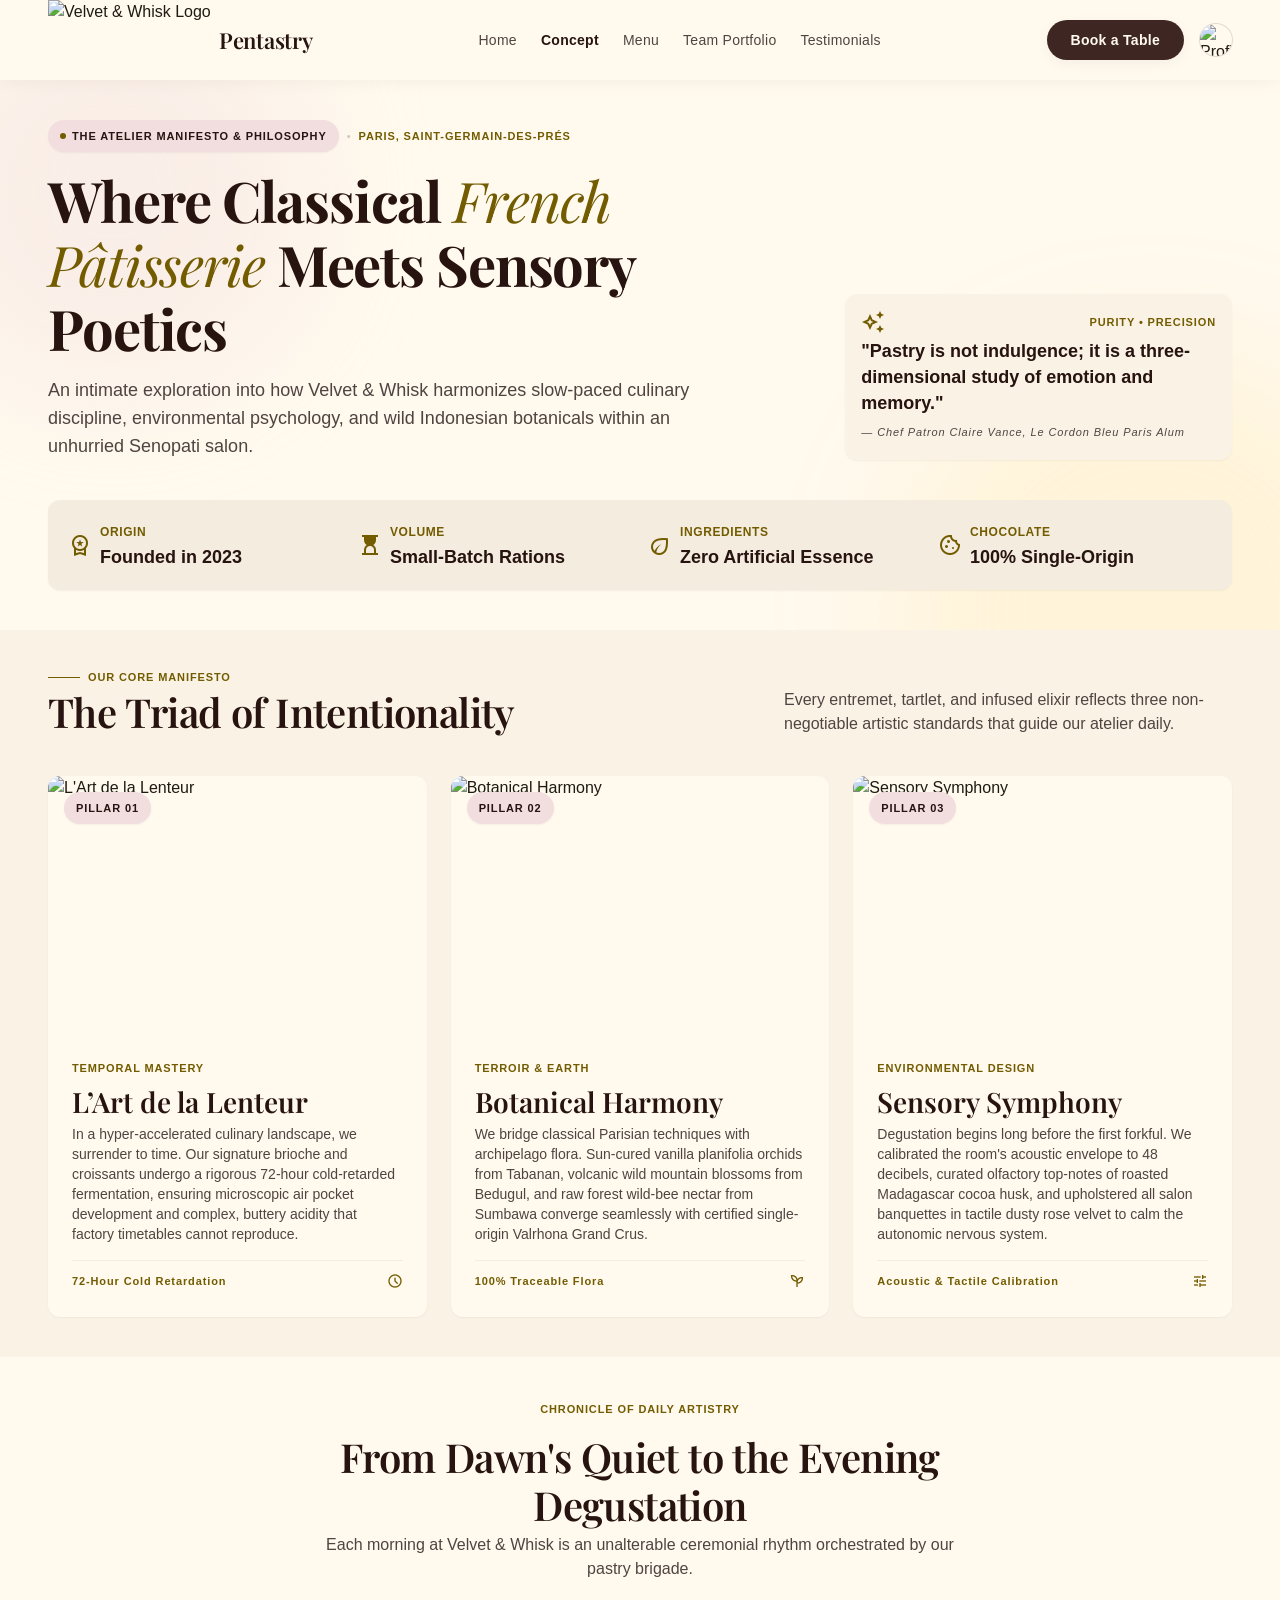
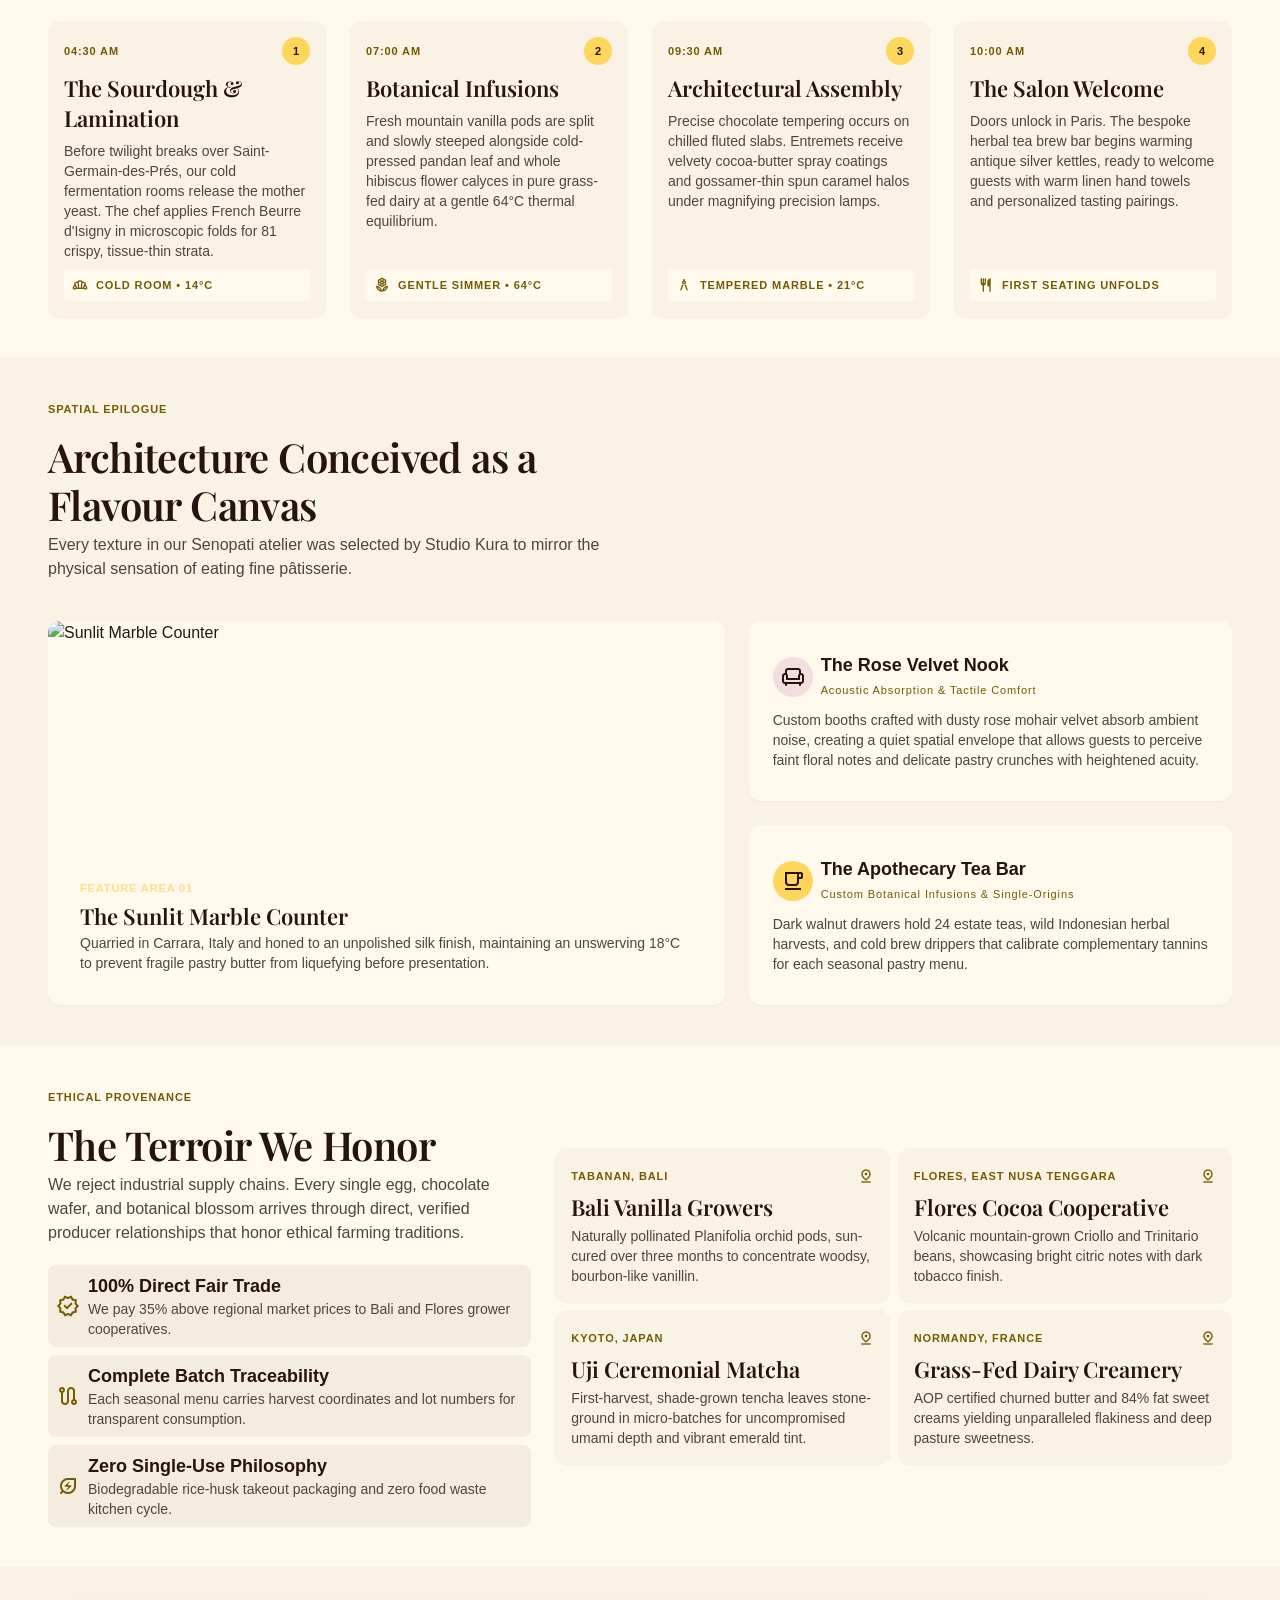
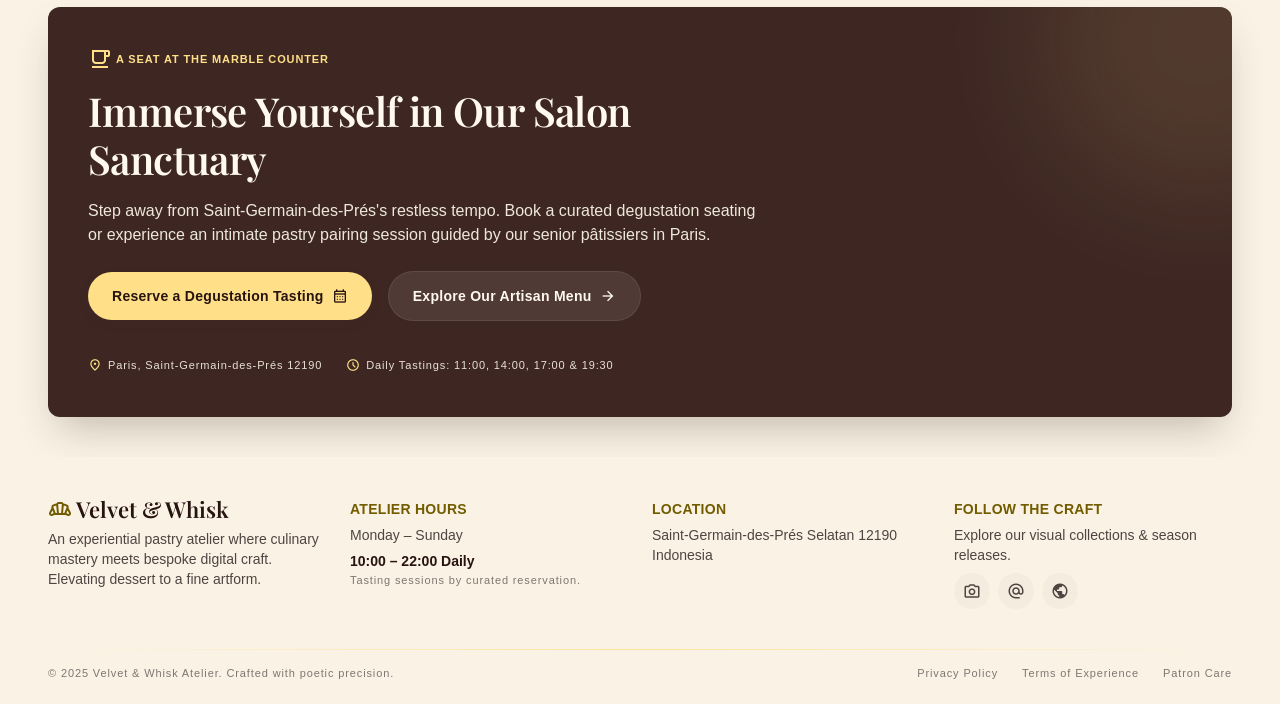
==== concept.html @ fa9f6fc9 "Pending changes exported from your codespace" ====
<!DOCTYPE html>
<html lang="en">
<head>
  <meta charset="utf-8">
  <meta content="width=device-width, initial-scale=1.0" name="viewport">
  <title>Concept &amp; Philosophy — Velvet &amp; Whisk</title>

  <link rel="preconnect" href="https://fonts.googleapis.com">
  <link rel="preconnect" href="https://fonts.gstatic.com" crossorigin>
  <link href="https://fonts.googleapis.com/css2?family=Playfair+Display:ital,wght@0,600;0,700;1,400&family=Plus+Saint-Germain-des-Prés+Sans:wght@400;500;600;700&display=swap" rel="stylesheet">
  <link href="https://fonts.googleapis.com/css2?family=Material+Symbols+Outlined:opsz,wght,FILL,GRAD@24,400,0,0&display=swap" rel="stylesheet">

  <link rel="stylesheet" href="style.css">
</head>
<body>

  <!-- ============ HEADER ============ -->
  <header class="site-header">
    <div class="container header-inner">
      <a href="index.html" class="logo-area">
        <img src="https://lh3.googleusercontent.com/aida/[base64]" alt="Velvet & Whisk Logo" class="logo-img">
        <span class="site-name">Pentastry</span>
      </a>
      <nav class="main-nav">
        <a href="index.html" class="nav-link">Home</a>
        <a href="concept.html" class="nav-link active">Concept</a>
        <a href="menu.html" class="nav-link">Menu</a>
        <a href="team.html" class="nav-link">Team Portfolio</a>
        <a href="testimonials.html" class="nav-link">Testimonials</a>
      </nav>
      <div class="header-actions">
        <a href="#" class="btn btn-dark btn-sm">Book a Table</a>
        <img src="https://lh3.googleusercontent.com/aida-public/[base64]" alt="Profile" class="avatar">
      </div>
    </div>
  </header>

  <main class="concept-page">

    <!-- ============ SECTION 1: EDITORIAL HERO ============ -->
    <section class="concept-hero">
      <div class="concept-hero-glow-1"></div>
      <div class="concept-hero-glow-2"></div>

      <div class="container">

        <!-- Breadcrumb -->
        <div class="breadcrumb-track">
          <span class="breadcrumb-pill">
            <span class="dot"></span>
            The Atelier Manifesto &amp; Philosophy
          </span>
          <span class="breadcrumb-sep">•</span>
          <span class="breadcrumb-loc">Paris, Saint-Germain-des-Prés</span>
        </div>

        <!-- Asymmetric editorial -->
        <div class="hero-editorial">
          <div class="hero-editorial-content">
            <h1 class="hero-editorial-title">
              Where Classical <span class="italic">French Pâtisserie</span> Meets Sensory Poetics
            </h1>
            <p class="hero-editorial-desc">
              An intimate exploration into how Velvet &amp; Whisk harmonizes slow-paced culinary discipline, environmental psychology, and wild Indonesian botanicals within an unhurried Senopati salon.
            </p>
          </div>

          <div>
            <div class="hero-quote-card">
              <div class="hero-quote-head">
                <span class="material-symbols-outlined">auto_awesome</span>
                <span class="caption">Purity • Precision</span>
              </div>
              <p class="hero-quote-text">
                "Pastry is not indulgence; it is a three-dimensional study of emotion and memory."
              </p>
              <p class="hero-quote-attr">— Chef Patron Claire Vance, Le Cordon Bleu Paris Alum</p>
            </div>
          </div>
        </div>

        <!-- Ticker -->
        <div class="highlights-ticker">
          <div class="ticker-item">
            <span class="material-symbols-outlined ticker-icon">workspace_premium</span>
            <div>
              <p class="ticker-label">Origin</p>
              <p class="ticker-value">Founded in 2023</p>
            </div>
          </div>
          <div class="ticker-item">
            <span class="material-symbols-outlined ticker-icon">hourglass_top</span>
            <div>
              <p class="ticker-label">Volume</p>
              <p class="ticker-value">Small-Batch Rations</p>
            </div>
          </div>
          <div class="ticker-item">
            <span class="material-symbols-outlined ticker-icon">eco</span>
            <div>
              <p class="ticker-label">Ingredients</p>
              <p class="ticker-value">Zero Artificial Essence</p>
            </div>
          </div>
          <div class="ticker-item">
            <span class="material-symbols-outlined ticker-icon">cookie</span>
            <div>
              <p class="ticker-label">Chocolate</p>
              <p class="ticker-value">100% Single-Origin</p>
            </div>
          </div>
        </div>

      </div>
    </section>

    <!-- ============ SECTION 2: THREE PILLARS ============ -->
    <section class="pillars-section">
      <div class="container">

        <div class="pillars-header">
          <div class="pillars-header-left">
            <div class="pillars-header-line">
              <span class="line"></span>
              <span class="caption">Our Core Manifesto</span>
            </div>
            <h2 class="section-title">The Triad of Intentionality</h2>
          </div>
          <p class="pillars-header-desc">
            Every entremet, tartlet, and infused elixir reflects three non-negotiable artistic standards that guide our atelier daily.
          </p>
        </div>

        <div class="pillars-grid">

          <!-- Pillar 1 -->
          <article class="pillar-card">
            <div class="pillar-media">
              <img src="https://lh3.googleusercontent.com/aida-public/[base64]" alt="L'Art de la Lenteur">
              <span class="pillar-badge">Pillar 01</span>
            </div>
            <div class="pillar-body">
              <div class="pillar-content">
                <span class="pillar-eyebrow">Temporal Mastery</span>
                <h3 class="pillar-title">L’Art de la Lenteur</h3>
                <p class="pillar-desc">
                  In a hyper-accelerated culinary landscape, we surrender to time. Our signature brioche and croissants undergo a rigorous 72-hour cold-retarded fermentation, ensuring microscopic air pocket development and complex, buttery acidity that factory timetables cannot reproduce.
                </p>
              </div>
              <div class="pillar-footer">
                <span>72-Hour Cold Retardation</span>
                <span class="material-symbols-outlined">schedule</span>
              </div>
            </div>
          </article>

          <!-- Pillar 2 -->
          <article class="pillar-card">
            <div class="pillar-media">
              <img src="https://lh3.googleusercontent.com/aida-public/[base64]" alt="Botanical Harmony">
              <span class="pillar-badge">Pillar 02</span>
            </div>
            <div class="pillar-body">
              <div class="pillar-content">
                <span class="pillar-eyebrow">Terroir &amp; Earth</span>
                <h3 class="pillar-title">Botanical Harmony</h3>
                <p class="pillar-desc">
                  We bridge classical Parisian techniques with archipelago flora. Sun-cured vanilla planifolia orchids from Tabanan, volcanic wild mountain blossoms from Bedugul, and raw forest wild-bee nectar from Sumbawa converge seamlessly with certified single-origin Valrhona Grand Crus.
                </p>
              </div>
              <div class="pillar-footer">
                <span>100% Traceable Flora</span>
                <span class="material-symbols-outlined">psychiatry</span>
              </div>
            </div>
          </article>

          <!-- Pillar 3 -->
          <article class="pillar-card">
            <div class="pillar-media">
              <img src="https://lh3.googleusercontent.com/aida-public/[base64]" alt="Sensory Symphony">
              <span class="pillar-badge">Pillar 03</span>
            </div>
            <div class="pillar-body">
              <div class="pillar-content">
                <span class="pillar-eyebrow">Environmental Design</span>
                <h3 class="pillar-title">Sensory Symphony</h3>
                <p class="pillar-desc">
                  Degustation begins long before the first forkful. We calibrated the room's acoustic envelope to 48 decibels, curated olfactory top-notes of roasted Madagascar cocoa husk, and upholstered all salon banquettes in tactile dusty rose velvet to calm the autonomic nervous system.
                </p>
              </div>
              <div class="pillar-footer">
                <span>Acoustic &amp; Tactile Calibration</span>
                <span class="material-symbols-outlined">tune</span>
              </div>
            </div>
          </article>

        </div>
      </div>
    </section>

    <!-- ============ SECTION 3: CRAFT TIMELINE ============ -->
    <section class="timeline-section">
      <div class="container">

        <div class="timeline-header">
          <span class="eyebrow">Chronicle of Daily Artistry</span>
          <h2 class="section-title">From Dawn's Quiet to the Evening Degustation</h2>
          <p class="methodology-desc">
            Each morning at Velvet &amp; Whisk is an unalterable ceremonial rhythm orchestrated by our pastry brigade.
          </p>
        </div>

        <div class="timeline-grid">

          <div class="timeline-card">
            <div>
              <div class="timeline-card-top">
                <span class="timeline-time">04:30 AM</span>
                <span class="timeline-num">1</span>
              </div>
              <h4 class="timeline-title">The Sourdough &amp; Lamination</h4>
              <p class="timeline-desc">
                Before twilight breaks over Saint-Germain-des-Prés, our cold fermentation rooms release the mother yeast. The chef applies French Beurre d'Isigny in microscopic folds for 81 crispy, tissue-thin strata.
              </p>
            </div>
            <div class="timeline-meta">
              <span class="material-symbols-outlined">bakery_dining</span>
              <span>Cold Room • 14°C</span>
            </div>
          </div>

          <div class="timeline-card">
            <div>
              <div class="timeline-card-top">
                <span class="timeline-time">07:00 AM</span>
                <span class="timeline-num">2</span>
              </div>
              <h4 class="timeline-title">Botanical Infusions</h4>
              <p class="timeline-desc">
                Fresh mountain vanilla pods are split and slowly steeped alongside cold-pressed pandan leaf and whole hibiscus flower calyces in pure grass-fed dairy at a gentle 64°C thermal equilibrium.
              </p>
            </div>
            <div class="timeline-meta">
              <span class="material-symbols-outlined">local_florist</span>
              <span>Gentle Simmer • 64°C</span>
            </div>
          </div>

          <div class="timeline-card">
            <div>
              <div class="timeline-card-top">
                <span class="timeline-time">09:30 AM</span>
                <span class="timeline-num">3</span>
              </div>
              <h4 class="timeline-title">Architectural Assembly</h4>
              <p class="timeline-desc">
                Precise chocolate tempering occurs on chilled fluted slabs. Entremets receive velvety cocoa-butter spray coatings and gossamer-thin spun caramel halos under magnifying precision lamps.
              </p>
            </div>
            <div class="timeline-meta">
              <span class="material-symbols-outlined">architecture</span>
              <span>Tempered Marble • 21°C</span>
            </div>
          </div>

          <div class="timeline-card">
            <div>
              <div class="timeline-card-top">
                <span class="timeline-time">10:00 AM</span>
                <span class="timeline-num">4</span>
              </div>
              <h4 class="timeline-title">The Salon Welcome</h4>
              <p class="timeline-desc">
                Doors unlock in Paris. The bespoke herbal tea brew bar begins warming antique silver kettles, ready to welcome guests with warm linen hand towels and personalized tasting pairings.
              </p>
            </div>
            <div class="timeline-meta">
              <span class="material-symbols-outlined">restaurant</span>
              <span>First Seating Unfolds</span>
            </div>
          </div>

        </div>
      </div>
    </section>

    <!-- ============ SECTION 4: SALON ARCHITECTURE ============ -->
    <section class="salon-section">
      <div class="container">

        <div class="salon-header">
          <span class="eyebrow">Spatial Epilogue</span>
          <h2 class="section-title">Architecture Conceived as a Flavour Canvas</h2>
          <p class="methodology-desc">
            Every texture in our Senopati atelier was selected by Studio Kura to mirror the physical sensation of eating fine pâtisserie.
          </p>
        </div>

        <div class="salon-grid">

          <!-- Main feature -->
          <div class="salon-main">
            <div class="salon-main-media">
              <img src="https://lh3.googleusercontent.com/aida-public/[base64]" alt="Sunlit Marble Counter">
              <div class="salon-main-caption">
                <span class="caption-gold">Feature Area 01</span>
                <h3>The Sunlit Marble Counter</h3>
                <p>
                  Quarried in Carrara, Italy and honed to an unpolished silk finish, maintaining an unswerving 18°C to prevent fragile pastry butter from liquefying before presentation.
                </p>
              </div>
            </div>
          </div>

          <!-- Side stacked features -->
          <div class="salon-side">

            <div class="salon-feature">
              <div class="salon-feature-head">
                <div class="salon-feature-icon">
                  <span class="material-symbols-outlined">chair</span>
                </div>
                <div>
                  <h4 class="salon-feature-title">The Rose Velvet Nook</h4>
                  <p class="salon-feature-sub">Acoustic Absorption &amp; Tactile Comfort</p>
                </div>
              </div>
              <p class="salon-feature-desc">
                Custom booths crafted with dusty rose mohair velvet absorb ambient noise, creating a quiet spatial envelope that allows guests to perceive faint floral notes and delicate pastry crunches with heightened acuity.
              </p>
            </div>

            <div class="salon-feature">
              <div class="salon-feature-head">
                <div class="salon-feature-icon icon-gold">
                  <span class="material-symbols-outlined">local_cafe</span>
                </div>
                <div>
                  <h4 class="salon-feature-title">The Apothecary Tea Bar</h4>
                  <p class="salon-feature-sub">Custom Botanical Infusions &amp; Single-Origins</p>
                </div>
              </div>
              <p class="salon-feature-desc">
                Dark walnut drawers hold 24 estate teas, wild Indonesian herbal harvests, and cold brew drippers that calibrate complementary tannins for each seasonal pastry menu.
              </p>
            </div>

          </div>
        </div>
      </div>
    </section>

    <!-- ============ SECTION 5: TERROIR & SOURCING ============ -->
    <section class="terroir-section">
      <div class="container">
        <div class="terroir-grid">

          <!-- Left: credentials -->
          <div class="terroir-content">
            <div class="terroir-content-intro">
              <span class="eyebrow">Ethical Provenance</span>
              <h2 class="section-title">The Terroir We Honor</h2>
              <p class="terroir-desc">
                We reject industrial supply chains. Every single egg, chocolate wafer, and botanical blossom arrives through direct, verified producer relationships that honor ethical farming traditions.
              </p>
            </div>

            <div class="terroir-credentials">

              <div class="credential-item">
                <span class="material-symbols-outlined">verified</span>
                <div>
                  <p class="credential-title">100% Direct Fair Trade</p>
                  <p class="credential-desc">We pay 35% above regional market prices to Bali and Flores grower cooperatives.</p>
                </div>
              </div>

              <div class="credential-item">
                <span class="material-symbols-outlined">route</span>
                <div>
                  <p class="credential-title">Complete Batch Traceability</p>
                  <p class="credential-desc">Each seasonal menu carries harvest coordinates and lot numbers for transparent consumption.</p>
                </div>
              </div>

              <div class="credential-item">
                <span class="material-symbols-outlined">energy_savings_leaf</span>
                <div>
                  <p class="credential-title">Zero Single-Use Philosophy</p>
                  <p class="credential-desc">Biodegradable rice-husk takeout packaging and zero food waste kitchen cycle.</p>
                </div>
              </div>

            </div>
          </div>

          <!-- Right: grower cards -->
          <div class="grower-grid">

            <div class="grower-card">
              <div class="grower-head">
                <span>Tabanan, Bali</span>
                <span class="material-symbols-outlined">pin_drop</span>
              </div>
              <h4 class="grower-name">Bali Vanilla Growers</h4>
              <p class="grower-desc">
                Naturally pollinated Planifolia orchid pods, sun-cured over three months to concentrate woodsy, bourbon-like vanillin.
              </p>
            </div>

            <div class="grower-card">
              <div class="grower-head">
                <span>Flores, East Nusa Tenggara</span>
                <span class="material-symbols-outlined">pin_drop</span>
              </div>
              <h4 class="grower-name">Flores Cocoa Cooperative</h4>
              <p class="grower-desc">
                Volcanic mountain-grown Criollo and Trinitario beans, showcasing bright citric notes with dark tobacco finish.
              </p>
            </div>

            <div class="grower-card">
              <div class="grower-head">
                <span>Kyoto, Japan</span>
                <span class="material-symbols-outlined">pin_drop</span>
              </div>
              <h4 class="grower-name">Uji Ceremonial Matcha</h4>
              <p class="grower-desc">
                First-harvest, shade-grown tencha leaves stone-ground in micro-batches for uncompromised umami depth and vibrant emerald tint.
              </p>
            </div>

            <div class="grower-card">
              <div class="grower-head">
                <span>Normandy, France</span>
                <span class="material-symbols-outlined">pin_drop</span>
              </div>
              <h4 class="grower-name">Grass-Fed Dairy Creamery</h4>
              <p class="grower-desc">
                AOP certified churned butter and 84% fat sweet creams yielding unparalleled flakiness and deep pasture sweetness.
              </p>
            </div>

          </div>
        </div>
      </div>
    </section>

    <!-- ============ SECTION 6: INVITATION BANNER ============ -->
    <section class="invitation-section">
      <div class="container">
        <div class="invitation-banner">
          <div class="invitation-glow"></div>

          <div class="invitation-content">
            <div class="invitation-head">
              <span class="material-symbols-outlined">local_cafe</span>
              <span class="caption">A Seat at the Marble Counter</span>
            </div>

            <h2 class="invitation-title">
              Immerse Yourself in Our Salon Sanctuary
            </h2>

            <p class="invitation-desc">
              Step away from Saint-Germain-des-Prés's restless tempo. Book a curated degustation seating or experience an intimate pastry pairing session guided by our senior pâtissiers in Paris.
            </p>

            <div class="invitation-actions">
              <a href="#" class="invitation-btn invitation-btn-gold">
                <span>Reserve a Degustation Tasting</span>
                <span class="material-symbols-outlined">calendar_month</span>
              </a>
              <a href="menu.html" class="invitation-btn invitation-btn-outline">
                <span>Explore Our Artisan Menu</span>
                <span class="material-symbols-outlined">arrow_forward</span>
              </a>
            </div>

            <div class="invitation-meta">
              <span class="invitation-meta-item">
                <span class="material-symbols-outlined">location_on</span>
                Paris, Saint-Germain-des-Prés 12190
              </span>
              <span class="invitation-meta-item">
                <span class="material-symbols-outlined">schedule</span>
                Daily Tastings: 11:00, 14:00, 17:00 &amp; 19:30
              </span>
            </div>
          </div>
        </div>
      </div>
    </section>

  </main>

  <!-- ============ FOOTER ============ -->
  <footer class="site-footer">
    <div class="container">
      <div class="footer-grid">
        <div class="footer-col">
          <div class="footer-brand">
            <span class="material-symbols-outlined">bakery_dining</span>
            <span class="footer-brand-name">Velvet &amp; Whisk</span>
          </div>
          <p class="footer-desc">An experiential pastry atelier where culinary mastery meets bespoke digital craft. Elevating dessert to a fine artform.</p>
        </div>
        <div class="footer-col">
          <h4 class="footer-heading">Atelier Hours</h4>
          <p class="footer-text">Monday – Sunday</p>
          <p class="footer-strong">10:00 – 22:00 Daily</p>
          <p class="footer-caption">Tasting sessions by curated reservation.</p>
        </div>
        <div class="footer-col">
          <h4 class="footer-heading">Location</h4>
          <p class="footer-text">Saint-Germain-des-Prés Selatan 12190<br>Indonesia</p>
        </div>
        <div class="footer-col">
          <h4 class="footer-heading">Follow the Craft</h4>
          <p class="footer-text">Explore our visual collections &amp; season releases.</p>
          <div class="footer-social">
            <a href="#" aria-label="Instagram"><span class="material-symbols-outlined">photo_camera</span></a>
            <a href="#" aria-label="Email"><span class="material-symbols-outlined">alternate_email</span></a>
            <a href="#" aria-label="Website"><span class="material-symbols-outlined">public</span></a>
          </div>
        </div>
      </div>
      <div class="footer-divider"></div>
      <div class="footer-bottom">
        <p class="footer-caption">© 2025 Velvet &amp; Whisk Atelier. Crafted with poetic precision.</p>
        <div class="footer-links">
          <a href="#" class="footer-caption">Privacy Policy</a>
          <a href="#" class="footer-caption">Terms of Experience</a>
          <a href="#" class="footer-caption">Patron Care</a>
        </div>
      </div>
    </div>
  </footer>

</body>
</html>
---- style.css ----
/* =============================================================
   Pentastry — GLOBAL STYLESHEET
   Digunakan bersama untuk: index.html, menu.html, team.html,
   testimonials.html
   ============================================================= */

/* ---------- 1. CSS VARIABLES (DESIGN TOKENS) ---------- */
:root {
  /* Colors */
  --color-primary: #271310;
  --color-primary-container: #3e2723;
  --color-primary-fixed: #ffdad4;
  --color-secondary: #735c00;
  --color-secondary-fixed: #ffe088;
  --color-secondary-fixed-dim: #e9c349;
  --color-secondary-container: #fed65b;
  --color-tertiary: #201617;
  --color-tertiary-fixed: #f2dedf;
  --color-tertiary-container: #362a2b;

  --color-surface: #fff9ee;
  --color-surface-bright: #fff9ee;
  --color-surface-container-lowest: #ffffff;
  --color-surface-container-low: #faf3e5;
  --color-surface-container: #f4eddf;
  --color-surface-container-high: #eee8da;
  --color-surface-container-highest: #e8e2d4;

  --color-on-surface: #1e1b13;
  --color-on-surface-variant: #504442;
  --color-on-primary: #ffffff;
  --color-on-secondary: #ffffff;
  --color-on-secondary-fixed: #241a00;
  --color-on-secondary-container: #745c00;

  --color-outline: #827472;
  --color-outline-variant: #d3c3c0;

  /* Typography */
  --font-heading: 'Playfair Display', Georgia, serif;
  --font-body: 'Plus Saint-Germain-des-Prés Sans', -apple-system, BlinkMacSystemFont, sans-serif;

  /* Spacing */
  --space-xs: 0.25rem;
  --space-sm: 0.5rem;
  --space-md: 1rem;
  --space-lg: 1.5rem;
  --space-xl: 2.5rem;
  --gutter: 1.5rem;
  --margin: 3rem;
  --margin-mobile: 1.25rem;

  /* Radius */
  --radius: 0.25rem;
  --radius-lg: 0.5rem;
  --radius-xl: 0.75rem;
  --radius-2xl: 1rem;
  --radius-3xl: 1.5rem;
  --radius-full: 9999px;

  /* Shadows */
  --shadow-sm: 0 1px 2px rgba(39, 19, 16, 0.05);
  --shadow-md: 0 4px 16px -2px rgba(62, 39, 35, 0.06);
  --shadow-lg: 0 12px 32px -4px rgba(62, 39, 35, 0.12);
  --shadow-xl: 0 20px 50px -10px rgba(39, 19, 16, 0.35);
}

/* ---------- 2. RESET & BASE ---------- */
*,
*::before,
*::after {
  box-sizing: border-box;
  margin: 0;
  padding: 0;
}

html {
  scroll-behavior: smooth;
  -webkit-text-size-adjust: 100%;
}

body {
  font-family: var(--font-body);
  font-size: 16px;
  line-height: 24px;
  color: var(--color-on-surface);
  background-color: var(--color-surface);
  -webkit-font-smoothing: antialiased;
  -moz-osx-font-smoothing: grayscale;
  overscroll-behavior: none;
}

::-webkit-scrollbar { display: none; }
html { scrollbar-width: none; }

img {
  display: block;
  max-width: 100%;
  height: auto;
}

a {
  color: inherit;
  text-decoration: none;
}

button {
  font-family: inherit;
  cursor: pointer;
  border: none;
  background: none;
  color: inherit;
}

input, select, textarea {
  font-family: inherit;
  font-size: inherit;
  color: inherit;
}

/* Material Symbols default */
.material-symbols-outlined {
  font-family: 'Material Symbols Outlined';
  font-weight: normal;
  font-style: normal;
  font-size: 24px;
  line-height: 1;
  letter-spacing: normal;
  text-transform: none;
  display: inline-block;
  white-space: nowrap;
  word-wrap: normal;
  direction: ltr;
  font-variation-settings: 'FILL' 0, 'wght' 400, 'GRAD' 0, 'opsz' 24;
  user-select: none;
}

/* ---------- 3. UTILITY CLASSES ---------- */
.container {
  width: 100%;
  max-width: 1280px;
  margin: 0 auto;
  padding-left: var(--margin);
  padding-right: var(--margin);
}

.caption {
  font-size: 11px;
  line-height: 14px;
  letter-spacing: 0.08em;
  font-weight: 500;
  color: var(--color-on-surface-variant);
}

.caption-gold {
  font-size: 11px;
  line-height: 14px;
  letter-spacing: 0.08em;
  font-weight: 600;
  text-transform: uppercase;
  color: var(--color-secondary-fixed);
}

.uppercase { text-transform: uppercase; }

.dot {
  display: inline-block;
  width: 8px;
  height: 8px;
  border-radius: 50%;
}
.dot-secondary { background-color: var(--color-secondary); }

/* ---------- 4. BUTTONS ---------- */
.btn {
  display: inline-flex;
  align-items: center;
  justify-content: center;
  gap: 8px;
  font-family: var(--font-body);
  font-size: 14px;
  font-weight: 600;
  letter-spacing: 0.02em;
  padding: 16px 32px;
  border-radius: var(--radius-full);
  transition: all 0.3s ease;
  cursor: pointer;
  border: none;
  text-decoration: none;
  white-space: nowrap;
}

.btn-sm {
  padding: 8px 24px;
  font-size: 14px;
}

.btn-dark {
  background-color: var(--color-primary-container);
  color: var(--color-surface);
  box-shadow: var(--shadow-md);
}
.btn-dark:hover {
  background-color: var(--color-primary);
  color: var(--color-secondary-fixed);
}

.btn-primary {
  background-color: var(--color-primary-container);
  color: var(--color-surface-bright);
}
.btn-primary:hover {
  box-shadow: 0 20px 40px -10px rgba(62, 39, 35, 0.3);
}
.btn-primary:hover .icon-arrow {
  transform: translateX(4px);
}

.btn-soft {
  background-color: var(--color-tertiary-fixed);
  color: var(--color-primary);
  box-shadow: var(--shadow-sm);
}
.btn-soft:hover {
  background-color: var(--color-secondary-fixed);
}

.btn-gold {
  background-color: var(--color-secondary-fixed);
  color: var(--color-primary);
  font-weight: 700;
}
.btn-gold:hover {
  background-color: var(--color-secondary-fixed-dim);
  box-shadow: 0 8px 20px rgba(0, 0, 0, 0.15);
}

.btn-block {
  width: 100%;
  padding: 14px 24px;
  border-radius: var(--radius-xl);
}

.icon-arrow {
  font-size: 18px;
  transition: transform 0.3s ease;
  color: var(--color-secondary-fixed-dim);
}

.icon-spin {
  animation: spin 1s linear infinite;
}
@keyframes spin {
  from { transform: rotate(0deg); }
  to { transform: rotate(360deg); }
}

.btn.is-success {
  background-color: var(--color-secondary);
  color: var(--color-on-secondary);
}

/* ---------- 5. HEADER ---------- */
.site-header {
  position: fixed;
  top: 0;
  left: 0;
  right: 0;
  z-index: 50;
  background-color: rgba(255, 249, 238, 0.9);
  backdrop-filter: blur(12px);
  -webkit-backdrop-filter: blur(12px);
  box-shadow: 0 4px 16px -2px rgba(62, 39, 35, 0.05);
}

.header-inner {
  display: flex;
  align-items: center;
  justify-content: space-between;
  gap: var(--gutter);
  height: 80px;
}

.logo-area {
  display: flex;
  align-items: center;
  gap: var(--space-sm);
  flex-shrink: 0;
}

.logo-img {
  height: 80px;
  width: auto;
  object-fit: contain;
}

.site-name {
  font-family: var(--font-heading);
  font-size: 22px;
  line-height: 30px;
  font-weight: 600;
  color: var(--color-primary);
  letter-spacing: -0.01em;
}

.main-nav {
  display: none;
  align-items: center;
  gap: var(--space-lg);
}

.nav-link {
  font-size: 14px;
  font-weight: 500;
  letter-spacing: 0.02em;
  color: var(--color-on-surface-variant);
  transition: color 0.2s ease;
}
.nav-link:hover { color: var(--color-primary); }
.nav-link.active {
  color: var(--color-primary);
  font-weight: 700;
}

.header-actions {
  display: flex;
  align-items: center;
  gap: var(--space-md);
  flex-shrink: 0;
}

.avatar {
  width: 32px;
  height: 32px;
  border-radius: 50%;
  object-fit: cover;
  box-shadow: 0 0 0 1px rgba(211, 195, 192, 0.6);
}

@media (min-width: 1024px) {
  .main-nav { display: flex; }
}

/* ---------- 6. HERO ---------- */
.hero {
  position: relative;
  width: 100%;
  overflow: hidden;
  background-color: var(--color-surface-container-low);
  padding-top: 40px;
  padding-bottom: 96px;
  margin-top: 80px; /* offset header */
}

.hero-glow {
  position: absolute;
  border-radius: 50%;
  filter: blur(60px);
  pointer-events: none;
}
.hero-glow-1 {
  top: -128px;
  left: -128px;
  width: 384px;
  height: 384px;
  background-color: rgba(255, 224, 136, 0.3);
}
.hero-glow-2 {
  top: 50%;
  right: -96px;
  width: 320px;
  height: 320px;
  background-color: rgba(242, 222, 223, 0.4);
}

.hero-grid {
  position: relative;
  z-index: 10;
  display: grid;
  grid-template-columns: 1fr;
  gap: var(--gutter);
  align-items: center;
}

.hero-content {
  display: flex;
  flex-direction: column;
  align-items: flex-start;
}

.hero-badge {
  display: inline-flex;
  align-items: center;
  gap: var(--space-xs);
  padding: 6px 16px;
  border-radius: var(--radius-full);
  background-color: var(--color-surface-container);
  box-shadow: var(--shadow-sm);
  margin-bottom: var(--space-md);
}

.hero-title {
  font-family: var(--font-heading);
  font-size: 36px;
  line-height: 44px;
  letter-spacing: -0.01em;
  font-weight: 700;
  color: var(--color-primary);
  margin-bottom: var(--space-md);
}

.hero-title-accent {
  font-style: italic;
  font-weight: 400;
  color: var(--color-secondary);
  display: block;
}

.hero-text {
  font-size: 18px;
  line-height: 28px;
  color: var(--color-on-surface-variant);
  margin-bottom: var(--space-xl);
  max-width: 36rem;
}

.hero-actions {
  display: flex;
  flex-wrap: wrap;
  gap: var(--space-md);
  width: 100%;
}

.hero-trust {
  margin-top: var(--space-xl);
  padding-top: var(--space-lg);
  display: flex;
  align-items: center;
  gap: var(--space-lg);
}

.hero-avatars {
  display: flex;
}
.hero-avatars > * {
  margin-right: -12px;
}
.avatar-sm {
  width: 40px;
  height: 40px;
  border-radius: 50%;
  object-fit: cover;
  box-shadow: var(--shadow-sm);
  border: 2px solid var(--color-surface-container-low);
}
.avatar-initial {
  width: 40px;
  height: 40px;
  border-radius: 50%;
  display: flex;
  align-items: center;
  justify-content: center;
  font-size: 12px;
  font-weight: 700;
  box-shadow: var(--shadow-sm);
  border: 2px solid var(--color-surface-container-low);
}
.avatar-initial-1 {
  background-color: var(--color-secondary-fixed);
  color: var(--color-primary);
}
.avatar-initial-2 {
  background-color: var(--color-tertiary-fixed);
  color: var(--color-tertiary);
}

.hero-trust-text .stars {
  display: flex;
  align-items: center;
  gap: 2px;
  color: var(--color-secondary);
}

.star-filled {
  font-size: 14px;
  font-variation-settings: 'FILL' 1;
}

.rating-num {
  font-size: 12px;
  font-weight: 700;
  color: var(--color-primary);
  margin-left: 4px;
}

.hero-trust-text .caption {
  margin-top: 2px;
}

/* Hero collage */
.hero-visual {
  position: relative;
  margin-top: 48px;
}

.hero-collage {
  position: relative;
  width: 100%;
  height: 540px;
}

.hero-card {
  position: absolute;
  border-radius: var(--radius-2xl);
  overflow: hidden;
  background-color: var(--color-surface-container-lowest);
  box-shadow: var(--shadow-lg);
}

.hero-card img {
  width: 100%;
  height: 100%;
  object-fit: cover;
  transition: transform 0.6s ease;
}
.hero-card:hover img { transform: scale(1.03); }

.hero-card-1 {
  left: 24px;
  top: 16px;
  width: 280px;
  height: 380px;
  z-index: 20;
}

.hero-card-2 {
  right: 8px;
  top: 64px;
  width: 240px;
  height: 320px;
  z-index: 10;
}

.hero-card-3 {
  bottom: 8px;
  left: 112px;
  width: 200px;
  height: 200px;
  z-index: 30;
  box-shadow: var(--shadow-xl);
}

.card-overlay {
  position: absolute;
  inset: 0;
  background: linear-gradient(to top, rgba(39, 19, 16, 0.8) 0%, transparent 60%);
  display: flex;
  flex-direction: column;
  justify-content: flex-end;
  padding: 20px;
}

.card-overlay-short { padding: 16px; }

.card-title {
  font-family: var(--font-heading);
  font-size: 18px;
  line-height: 26px;
  font-weight: 600;
  color: var(--color-surface-bright);
}

.hero-card-1 .card-title {
  font-size: 22px;
  line-height: 30px;
}

.floating-badge {
  position: absolute;
  background-color: rgba(255, 255, 255, 0.95);
  backdrop-filter: blur(8px);
  border-radius: var(--radius-full);
  box-shadow: var(--shadow-lg);
  display: flex;
  align-items: center;
  gap: var(--space-xs);
  z-index: 40;
}

.floating-badge-top {
  top: -16px;
  right: 32px;
  padding: 8px 16px;
  font-size: 12px;
  font-weight: 600;
  color: var(--color-primary);
}
.floating-badge-top .material-symbols-outlined {
  font-size: 16px;
  color: var(--color-secondary);
}

.floating-badge-bottom {
  bottom: -16px;
  right: 48px;
  background-color: var(--color-primary);
  padding: 14px 20px;
  border-radius: var(--radius-2xl);
  box-shadow: var(--shadow-xl);
}

.badge-icon {
  width: 32px;
  height: 32px;
  border-radius: 50%;
  background-color: var(--color-secondary-fixed);
  color: var(--color-primary);
  display: flex;
  align-items: center;
  justify-content: center;
}
.badge-icon .material-symbols-outlined { font-size: 16px; }

.badge-title {
  font-size: 14px;
  font-weight: 700;
  color: var(--color-surface-bright);
  line-height: 1.2;
}
.badge-sub {
  font-size: 11px;
  color: var(--color-secondary-fixed-dim);
  letter-spacing: 0.05em;
}

@media (min-width: 640px) {
  .hero-card-1 { width: 320px; }
  .hero-card-2 { width: 270px; }
  .hero-card-3 { width: 240px; }
}

@media (min-width: 1024px) {
  .hero-title { font-size: 56px; line-height: 64px; letter-spacing: -0.02em; }
  .hero-title-accent { display: inline; }
  .hero-grid { grid-template-columns: 1fr 1fr; }
  .hero-visual { margin-top: 0; }
  .hero-content { padding-right: var(--space-md); }
}

/* ---------- 7. STATS ---------- */
.stats {
  background-color: var(--color-surface-container);
  padding: 40px 0;
}

.stats-grid {
  display: grid;
  grid-template-columns: 1fr;
  gap: var(--gutter);
}

.stat-card {
  display: flex;
  align-items: center;
  gap: var(--space-md);
  padding: var(--space-md);
  border-radius: var(--radius-2xl);
  background-color: var(--color-surface-container-lowest);
  box-shadow: var(--shadow-sm);
  transition: box-shadow 0.3s ease;
}
.stat-card:hover { box-shadow: var(--shadow-lg); }

.stat-icon {
  width: 56px;
  height: 56px;
  border-radius: 50%;
  display: flex;
  align-items: center;
  justify-content: center;
  flex-shrink: 0;
  font-size: 24px;
}
.stat-icon-1 { background-color: rgba(255, 224, 136, 0.5); color: var(--color-secondary); }
.stat-icon-2 { background-color: var(--color-tertiary-fixed); color: var(--color-primary); }
.stat-icon-3 { background-color: var(--color-secondary-container); color: var(--color-on-secondary-container); }

.stat-heading {
  display: flex;
  align-items: baseline;
  gap: 4px;
}

.stat-value {
  font-family: var(--font-heading);
  font-size: 28px;
  line-height: 36px;
  font-weight: 700;
  color: var(--color-primary);
}

.stat-label {
  font-size: 14px;
  font-weight: 600;
  letter-spacing: 0.02em;
  text-transform: uppercase;
  color: var(--color-secondary);
}

.stat-title {
  font-family: var(--font-body);
  font-size: 18px;
  line-height: 26px;
  font-weight: 600;
  color: var(--color-primary);
}

.stat-desc {
  font-size: 14px;
  line-height: 20px;
  color: var(--color-on-surface-variant);
}

@media (min-width: 768px) {
  .stats-grid { grid-template-columns: repeat(3, 1fr); }
}

/* ---------- 8. SECTIONS ---------- */
.section {
  padding: 80px 0;
}

.section-concept {
  background-color: var(--color-surface);
  padding: 112px 0;
}

.section-header {
  display: flex;
  flex-direction: column;
  align-items: center;
  text-align: center;
  max-width: 42rem;
  margin: 0 auto 80px;
}

.eyebrow {
  font-size: 11px;
  font-weight: 700;
  letter-spacing: 0.08em;
  text-transform: uppercase;
  color: var(--color-secondary);
  display: block;
  margin-bottom: 8px;
}

.section-title {
  font-family: var(--font-heading);
  font-size: 40px;
  line-height: 48px;
  letter-spacing: -0.015em;
  font-weight: 600;
  color: var(--color-primary);
}

.section-divider {
  width: 64px;
  height: 2px;
  background-color: var(--color-secondary-fixed);
  margin: var(--space-md) 0;
}

.section-desc {
  font-size: 16px;
  line-height: 24px;
  color: var(--color-on-surface-variant);
}

/* ---------- 9. CONCEPT CARDS ---------- */
.concept-grid {
  gap: var(--gutter);
  margin-bottom: 80px;
}

.concept-card {
  display: flex;
  flex-direction: row;
  justify-content: space-between;
  background-color: var(--color-surface-container-lowest);
  border-radius: var(--radius-3xl);
  padding: 32px;
  box-shadow: var(--shadow-sm);
  transition: box-shadow 0.3s ease;
}
.concept-card:hover { box-shadow: var(--shadow-lg); }

.concept-card-content { margin-bottom: var(--space-lg); }

.concept-icon {
  width: 48px;
  height: 48px;
  border-radius: var(--radius-xl);
  display: flex;
  align-items: center;
  justify-content: center;
  margin-bottom: var(--space-lg);
  font-size: 24px;
  transition: transform 0.3s ease;
}
.concept-card:hover .concept-icon { transform: scale(1.1); }
.concept-icon-1 { background-color: rgba(255, 224, 136, 0.4); color: var(--color-secondary); }
.concept-icon-2 { background-color: var(--color-tertiary-fixed); color: var(--color-primary); }
.concept-icon-3 { background-color: var(--color-secondary-container); color: var(--color-on-secondary-container); }

.concept-eyebrow {
  font-size: 11px;
  font-weight: 600;
  letter-spacing: 0.08em;
  text-transform: uppercase;
  color: var(--color-secondary);
  display: block;
}

.concept-title {
  font-family: var(--font-heading);
  font-size: 22px;
  line-height: 30px;
  font-weight: 600;
  color: var(--color-primary);
  margin: 4px 0 12px;
}

.concept-text {
  font-size: 14px;
  line-height: 20px;
  color: var(--color-on-surface-variant);
}

.concept-image {
  width: 100%;
  height: 100%;
  border-radius: var(--radius-2xl);
  overflow: hidden;
}
.concept-image img {
  width: 100%;
  height: 100%;
  object-fit: cover;
  transition: transform 0.7s ease;
}
.concept-card:hover .concept-image img { transform: scale(1.05); }

@media (min-width: 768px) {
  .concept-grid { grid-template-columns: repeat(3, 1fr); }
}

/* ---------- 10. MOSAIC ---------- */
.mosaic-block { margin-bottom: 80px; }

.mosaic-header {
  display: flex;
  flex-direction: column;
  gap: var(--space-sm);
  margin-bottom: 32px;
}

.mosaic-title {
  font-family: var(--font-heading);
  font-size: 28px;
  line-height: 36px;
  font-weight: 600;
  color: var(--color-primary);
}

.mosaic-desc {
  font-size: 14px;
  line-height: 20px;
  color: var(--color-on-surface-variant);
  max-width: 28rem;
}

.mosaic-grid {
  display: grid;
  grid-template-columns: 1fr 1fr;
  gap: 16px;
}

.mosaic-item {
  position: relative;
  overflow: hidden;
  border-radius: var(--radius-2xl);
  height: 256px;
  background-color: var(--color-surface-container);
  cursor: pointer;
  box-shadow: var(--shadow-sm);
}

.mosaic-item img {
  width: 100%;
  height: 100%;
  object-fit: cover;
  transition: transform 0.5s ease;
}
.mosaic-item:hover img { transform: scale(1.1); }

.mosaic-overlay {
  position: absolute;
  inset: 0;
  background-color: rgba(39, 19, 16, 0.6);
  opacity: 0;
  transition: opacity 0.3s ease;
  display: flex;
  flex-direction: column;
  justify-content: flex-end;
  padding: 16px;
  color: var(--color-surface-bright);
}
.mosaic-item:hover .mosaic-overlay { opacity: 1; }

.mosaic-overlay p {
  font-family: var(--font-heading);
  font-size: 18px;
  line-height: 26px;
  font-weight: 600;
  margin-top: 2px;
}

@media (min-width: 768px) {
  .mosaic-grid { grid-template-columns: repeat(4, 1fr); }
  .mosaic-item-wide { grid-column: span 2; }
  .mosaic-header { flex-direction: row; align-items: flex-end; justify-content: space-between; }
}

/* ---------- 11. RESERVATION BANNER ---------- */
.reservation-banner {
  position: relative;
  border-radius: var(--radius-3xl);
  background-color: var(--color-primary);
  color: var(--color-surface-bright);
  padding: 32px;
  overflow: hidden;
  box-shadow: 0 25px 50px -12px rgba(0, 0, 0, 0.25);
}

.reservation-glow {
  position: absolute;
  border-radius: 50%;
  filter: blur(60px);
  pointer-events: none;
}
.reservation-glow-1 {
  right: -64px;
  bottom: -64px;
  width: 320px;
  height: 320px;
  background-color: rgba(115, 92, 0, 0.2);
}
.reservation-glow-2 {
  left: 33%;
  top: -80px;
  width: 256px;
  height: 256px;
  background-color: var(--color-primary-container);
}

.reservation-grid {
  position: relative;
  z-index: 10;
  display: grid;
  grid-template-columns: 1fr;
  gap: 32px;
  align-items: center;
}

.reservation-badge {
  display: inline-flex;
  align-items: center;
  gap: 8px;
  padding: 4px 14px;
  border-radius: var(--radius-full);
  background-color: rgba(232, 226, 212, 0.1);
  color: var(--color-secondary-fixed);
  margin-bottom: var(--space-md);
}
.reservation-badge .material-symbols-outlined { font-size: 16px; }
.reservation-badge .caption { color: var(--color-secondary-fixed); }

.reservation-title {
  font-family: var(--font-heading);
  font-size: 40px;
  line-height: 48px;
  letter-spacing: -0.015em;
  font-weight: 600;
  color: var(--color-surface-bright);
  margin-bottom: var(--space-md);
}

.reservation-text {
  font-size: 16px;
  line-height: 24px;
  color: var(--color-surface-variant, #e8e2d4);
  max-width: 36rem;
}

.reservation-meta {
  margin-top: var(--space-lg);
  display: flex;
  flex-wrap: wrap;
  gap: var(--space-lg);
  font-size: 14px;
  color: var(--color-surface-variant, #e8e2d4);
}
.reservation-meta span {
  display: flex;
  align-items: center;
  gap: 6px;
}
.reservation-meta .material-symbols-outlined {
  color: var(--color-secondary);
  font-size: 16px;
}

.reservation-form-wrap {
  background-color: rgba(255, 255, 255, 0.1);
  backdrop-filter: blur(12px);
  padding: 24px;
  border-radius: var(--radius-2xl);
}

.reservation-form {
  display: flex;
  flex-direction: column;
  gap: 16px;
}

.form-row {
  display: grid;
  grid-template-columns: 1fr 1fr;
  gap: 12px;
}

.form-group { display: flex; flex-direction: column; }

.form-label {
  display: block;
  font-size: 11px;
  letter-spacing: 0.08em;
  text-transform: uppercase;
  font-weight: 600;
  color: var(--color-surface-variant, #e8e2d4);
  margin-bottom: 4px;
}

.form-input {
  width: 100%;
  background-color: var(--color-surface-container);
  color: var(--color-primary);
  border-radius: var(--radius-xl);
  padding: 10px 12px;
  border: none;
  font-size: 14px;
  outline: none;
  transition: box-shadow 0.2s ease;
}
.form-input:focus { box-shadow: 0 0 0 2px var(--color-secondary); }

.session-grid {
  display: grid;
  grid-template-columns: repeat(3, 1fr);
  gap: 8px;
}

.session-btn {
  padding: 8px;
  border-radius: var(--radius-lg);
  background-color: rgba(232, 226, 212, 0.2);
  color: var(--color-surface-bright);
  font-size: 12px;
  font-weight: 600;
  letter-spacing: 0.05em;
  transition: background-color 0.2s ease;
}
.session-btn:hover { background-color: rgba(232, 226, 212, 0.4); }
.session-btn.active {
  background-color: var(--color-secondary);
  color: var(--color-on-secondary);
}

@media (min-width: 640px) {
  .reservation-banner { padding: 56px; }
  .reservation-form-wrap { padding: 32px; }
}

@media (min-width: 1024px) {
  .reservation-grid { grid-template-columns: 7fr 5fr; }
}

/* ---------- 12. FOOTER ---------- */
.site-footer {
  background-color: var(--color-surface-container-low);
  color: var(--color-on-surface);
  padding-top: 40px;
  padding-bottom: 24px;
}

.footer-grid {
  display: grid;
  grid-template-columns: 1fr;
  gap: var(--gutter);
  margin-bottom: 40px;
}

.footer-brand {
  display: flex;
  align-items: center;
  gap: var(--space-xs);
  margin-bottom: var(--space-sm);
}
.footer-brand .material-symbols-outlined { color: var(--color-secondary); }
.footer-brand-name {
  font-family: var(--font-heading);
  font-size: 22px;
  font-weight: 600;
  color: var(--color-primary);
}

.footer-desc {
  font-size: 14px;
  line-height: 20px;
  color: var(--color-on-surface-variant);
  max-width: 28rem;
}

.footer-heading {
  font-size: 14px;
  font-weight: 600;
  letter-spacing: 0.02em;
  text-transform: uppercase;
  color: var(--color-secondary);
  margin-bottom: var(--space-xs);
}

.footer-text {
  font-size: 14px;
  line-height: 20px;
  color: var(--color-on-surface-variant);
  margin-bottom: var(--space-xs);
}

.footer-strong {
  font-size: 14px;
  font-weight: 600;
  color: var(--color-primary);
}

.footer-caption {
  font-size: 11px;
  line-height: 14px;
  letter-spacing: 0.08em;
  font-weight: 500;
  color: var(--color-outline);
}

.footer-social {
  display: flex;
  gap: var(--space-sm);
  margin-top: var(--space-sm);
}
.footer-social a {
  width: 36px;
  height: 36px;
  border-radius: 50%;
  background-color: var(--color-surface-container);
  color: var(--color-on-surface-variant);
  display: flex;
  align-items: center;
  justify-content: center;
  transition: all 0.2s ease;
}
.footer-social a:hover {
  background-color: var(--color-secondary-container);
  color: var(--color-primary);
}
.footer-social .material-symbols-outlined { font-size: 18px; }

.footer-divider {
  height: 1px;
  width: 100%;
  background: linear-gradient(to right, transparent, var(--color-secondary-fixed), transparent);
  margin-bottom: var(--space-md);
  opacity: 0.8;
}

.footer-bottom {
  display: flex;
  flex-direction: column;
  align-items: center;
  justify-content: space-between;
  gap: var(--space-sm);
  text-align: center;
}

.footer-links {
  display: flex;
  align-items: center;
  gap: var(--space-lg);
}
.footer-links a { transition: color 0.2s ease; }
.footer-links a:hover { color: var(--color-primary); }

@media (min-width: 640px) {
  .footer-bottom { flex-direction: row; text-align: left; }
}

@media (min-width: 768px) {
  .footer-grid { grid-template-columns: repeat(4, 1fr); }
}

/* ---------- 13. RESPONSIVE BASE ---------- */
@media (max-width: 1023px) {
  :root {
    --margin: var(--margin-mobile);
  }
  .hero { padding-top: 32px; padding-bottom: 64px; }
  .section { padding: 64px 0; }
  .section-concept { padding: 80px 0; }
  .section-title { font-size: 32px; line-height: 40px; }
  .reservation-title { font-size: 32px; line-height: 40px; }
}

/* =============================================================
   MENU PAGE — STYLES (lanjutan style.css)
   ============================================================= */

/* ---------- 14. MENU PAGE WRAPPER ---------- */
.menu-page {
  position: relative;
  width: 100%;
  overflow: hidden;
  background-color: var(--color-surface);
  padding-top: 80px; /* offset fixed header */
}

.glow-bg {
  position: absolute;
  border-radius: 50%;
  filter: blur(60px);
  pointer-events: none;
  z-index: 0;
}
.glow-1 {
  top: -128px;
  left: 50%;
  transform: translateX(-50%);
  width: 720px;
  height: 360px;
  background-color: rgba(255, 224, 136, 0.2);
}
.glow-2 {
  top: 384px;
  right: -96px;
  width: 420px;
  height: 420px;
  background-color: rgba(242, 222, 223, 0.3);
}

/* ---------- 15. PAGE HEADER (MENU) ---------- */
.menu-page-header {
  position: relative;
  z-index: 1;
  max-width: 1280px;
  margin: 0 auto;
  padding: 48px var(--margin) 40px;
  display: flex;
  flex-direction: column;
  align-items: center;
  text-align: center;
}

.eyebrow-pill {
  display: inline-flex;
  align-items: center;
  gap: var(--space-xs);
  padding: 4px 16px;
  border-radius: var(--radius-full);
  background-color: var(--color-surface-container-high);
  color: var(--color-secondary);
  font-size: 11px;
  font-weight: 600;
  letter-spacing: 0.08em;
  text-transform: uppercase;
  margin-bottom: var(--space-md);
  box-shadow: var(--shadow-sm);
}
.eyebrow-pill .material-symbols-outlined { font-size: 14px; }

.menu-page-title {
  font-family: var(--font-heading);
  font-size: 36px;
  line-height: 1.1;
  letter-spacing: -0.02em;
  font-weight: 700;
  color: var(--color-primary);
  max-width: 48rem;
}

.menu-page-desc {
  margin-top: var(--space-md);
  max-width: 42rem;
  font-size: 18px;
  line-height: 28px;
  color: var(--color-on-surface-variant);
}

/* Allergen pills */
.allergen-pills {
  margin-top: var(--space-lg);
  display: flex;
  flex-wrap: wrap;
  align-items: center;
  justify-content: center;
  gap: var(--space-sm);
}
.allergen-pill {
  display: inline-flex;
  align-items: center;
  gap: 6px;
  padding: 4px 12px;
  border-radius: var(--radius-full);
  background-color: var(--color-surface-container);
  color: var(--color-on-surface-variant);
  font-size: 11px;
  font-weight: 500;
  letter-spacing: 0.08em;
  box-shadow: var(--shadow-sm);
}
.allergen-pill .dot { width: 8px; height: 8px; border-radius: 50%; }
.dot-green { background-color: #5b8c5a; }
.dot-brown { background-color: #9e6d42; }
.allergen-pill-gold {
  background-color: var(--color-tertiary-fixed);
  color: var(--color-tertiary);
}
.allergen-pill-gold .material-symbols-outlined { font-size: 14px; }

/* Filter bar */
.filter-bar {
  margin-top: var(--space-xl);
  display: flex;
  flex-wrap: wrap;
  align-items: center;
  justify-content: center;
  gap: var(--space-xs);
  padding: 6px;
  background-color: var(--color-surface-container-high);
  border-radius: var(--radius-full);
  box-shadow: var(--shadow-md);
}
.filter-btn {
  padding: 8px 24px;
  border-radius: var(--radius-full);
  font-size: 14px;
  font-weight: 500;
  letter-spacing: 0.02em;
  color: var(--color-on-surface-variant);
  transition: all 0.3s ease;
}
.filter-btn:hover {
  color: var(--color-primary);
  background-color: var(--color-surface-container);
}
.filter-btn.active {
  background-color: var(--color-primary);
  color: var(--color-surface-bright);
  box-shadow: var(--shadow-sm);
}

/* ---------- 16. MENU CONTENT & SECTION ---------- */
.menu-content {
  position: relative;
  z-index: 1;
  max-width: 1280px;
  margin: 0 auto;
  padding: 0 var(--margin) 8rem;
  display: flex;
  flex-direction: column;
  gap: var(--space-xl);
}

.menu-section {
  display: flex;
  flex-direction: column;
  gap: var(--space-lg);
}
.menu-section.is-hidden { display: none; }

.menu-collection-header {
  display: flex;
  flex-direction: column;
  gap: var(--space-sm);
  padding-bottom: var(--space-sm);
}
.collection-eyebrow {
  display: flex;
  align-items: center;
  gap: var(--space-xs);
  font-size: 12px;
  font-weight: 600;
  letter-spacing: 0.05em;
  text-transform: uppercase;
  color: var(--color-secondary);
}
.collection-eyebrow .material-symbols-outlined { font-size: 16px; }

.collection-title {
  font-family: var(--font-heading);
  font-size: 40px;
  line-height: 48px;
  letter-spacing: -0.015em;
  font-weight: 600;
  color: var(--color-primary);
  margin-top: 4px;
}
.collection-desc {
  font-size: 14px;
  line-height: 20px;
  color: var(--color-on-surface-variant);
  max-width: 28rem;
}

@media (min-width: 768px) {
  .menu-collection-header {
    flex-direction: row;
    align-items: flex-end;
    justify-content: space-between;
  }
}

/* Divider with label */
.section-divider-with-label {
  position: relative;
  display: flex;
  align-items: center;
  justify-content: center;
  padding: var(--space-md) 0;
}
.divider-line {
  height: 1px;
  width: 100%;
  background: linear-gradient(to right, transparent, rgba(211, 195, 192, 0.6), transparent);
}
.divider-label {
  position: absolute;
  background-color: var(--color-surface);
  padding: 0 16px;
  display: flex;
  align-items: center;
  gap: 8px;
  color: var(--color-secondary);
  font-size: 11px;
  font-weight: 600;
  letter-spacing: 0.08em;
  text-transform: uppercase;
}
.divider-label .material-symbols-outlined { font-size: 16px; }

/* ---------- 17. MENU CARD ---------- */
.menu-grid {
  display: grid;
  grid-template-columns: 1fr;
  gap: var(--gutter);
  align-items: stretch;
}

.menu-card {
  display: flex;
  flex-direction: column;
  background-color: var(--color-surface-container-lowest);
  border-radius: var(--radius-xl);
  overflow: hidden;
  box-shadow: var(--shadow-md);
  transition: box-shadow 0.4s ease;
}
.menu-card:hover { box-shadow: var(--shadow-lg); }

.menu-card-media {
  position: relative;
  height: 256px;
  overflow: hidden;
  background-color: var(--color-surface-container-high);
  flex-shrink: 0;
}
.menu-card-media img {
  width: 100%;
  height: 100%;
  object-fit: cover;
  transition: transform 0.7s ease;
}
.menu-card:hover .menu-card-media img { transform: scale(1.05); }

.menu-card-body {
  padding: 24px;
  display: flex;
  flex-direction: column;
  justify-content: space-between;
  flex: 1;
}

.menu-card-title {
  font-family: var(--font-heading);
  font-size: 22px;
  line-height: 30px;
  font-weight: 600;
  color: var(--color-primary);
  margin-bottom: 4px;
  transition: color 0.2s ease;
}
.menu-card:hover .menu-card-title { color: var(--color-secondary); }

.price-tag {
  font-size: 14px;
  font-weight: 600;
  letter-spacing: 0.02em;
  color: var(--color-secondary);
  margin-bottom: 8px;
}

.menu-card-desc {
  font-size: 14px;
  line-height: 20px;
  color: var(--color-on-surface-variant);
}

.menu-card-tags {
  margin-top: 16px;
  padding-top: 16px;
  display: flex;
  flex-wrap: wrap;
  gap: 8px;
}
.menu-card-tags span {
  padding: 4px 8px;
  background-color: var(--color-surface-container);
  color: var(--color-on-surface-variant);
  border-radius: var(--radius);
  font-size: 11px;
  letter-spacing: 0.08em;
  font-weight: 500;
}

.menu-card-footer {
  padding-top: 24px;
  margin-top: 16px;
  display: flex;
  align-items: center;
  justify-content: space-between;
  gap: 12px;
}
.menu-card-note {
  font-size: 11px;
  letter-spacing: 0.08em;
  font-weight: 500;
  color: var(--color-outline);
}

/* Badges */
.menu-badge {
  position: absolute;
  top: 16px;
  left: 16px;
  display: inline-flex;
  align-items: center;
  gap: 4px;
  padding: 4px 12px;
  border-radius: var(--radius-full);
  font-size: 11px;
  font-weight: 600;
  letter-spacing: 0.08em;
  box-shadow: var(--shadow-sm);
  z-index: 2;
}
.menu-badge-gold { background-color: var(--color-secondary-fixed); color: var(--color-on-secondary-fixed); }
.menu-badge-soft { background-color: var(--color-surface-container-high); color: var(--color-primary); }
.menu-badge-tertiary { background-color: var(--color-tertiary-fixed); color: var(--color-tertiary); }

.menu-badge-bottom {
  position: absolute;
  bottom: 16px;
  left: 16px;
  padding: 2px 10px;
  border-radius: var(--radius-full);
  background-color: rgba(232, 226, 212, 0.9);
  backdrop-filter: blur(8px);
  color: var(--color-on-surface-variant);
  font-size: 11px;
  font-weight: 500;
  letter-spacing: 0.08em;
  z-index: 2;
}

/* Featured / horizontal card */
.menu-card-featured {
  display: flex;
  flex-direction: column;
}
.menu-card-featured .menu-card-media { height: 280px; }
.menu-card-featured .menu-card-body { padding: 24px; }
.menu-card-featured .menu-card-title { font-size: 28px; line-height: 36px; }
.menu-card-featured .menu-card-desc { font-size: 16px; line-height: 24px; }

@media (min-width: 768px) {
  .menu-card-featured { flex-direction: row; }
  .menu-card-featured .menu-card-media { width: 50%; height: auto; min-height: 100%; }
  .menu-card-featured .menu-card-body { width: 50%; padding: 32px; }
}

/* Add to order button */
.add-to-order-btn {
  display: inline-flex;
  align-items: center;
  gap: 6px;
  padding: 8px 16px;
  border-radius: var(--radius-full);
  background-color: var(--color-primary);
  color: var(--color-surface-bright);
  font-size: 14px;
  font-weight: 600;
  letter-spacing: 0.02em;
  transition: all 0.3s ease;
}
.add-to-order-btn:hover { background-color: var(--color-primary-container); }
.add-to-order-btn:active { transform: scale(0.95); }
.add-to-order-btn.is-added {
  background-color: var(--color-secondary);
  color: var(--color-surface);
}
.add-to-order-btn .material-symbols-outlined { font-size: 16px; }

.add-to-order-btn-lg {
  padding: 14px 32px;
  border-radius: var(--radius-full);
  box-shadow: var(--shadow-md);
}
.add-to-order-btn-lg:hover { box-shadow: var(--shadow-lg); }
.add-to-order-btn-lg .material-symbols-outlined { font-size: 20px; }

/* Menu grid responsive */
@media (min-width: 640px) {
  .menu-grid { grid-template-columns: repeat(2, 1fr); }
  .menu-card-wide { grid-column: span 2; }
}
@media (min-width: 1024px) {
  .menu-grid { grid-template-columns: repeat(3, 1fr); }
  .menu-card-featured { grid-column: span 2; }
}

/* ---------- 18. TASTING SET BANNER ---------- */
.tasting-set-banner {
  padding: 32px;
  border-radius: var(--radius-xl);
  background-color: var(--color-surface-container-high);
  position: relative;
  overflow: hidden;
  box-shadow: var(--shadow-sm);
}
.tasting-set-inner {
  position: relative;
  z-index: 10;
  display: flex;
  flex-direction: column;
  gap: var(--space-lg);
  align-items: center;
  justify-content: space-between;
}
.tasting-set-content {
  max-width: 36rem;
  text-align: center;
}
.tasting-set-badge {
  display: inline-flex;
  align-items: center;
  gap: 6px;
  padding: 4px 12px;
  border-radius: var(--radius-full);
  background-color: var(--color-secondary-container);
  color: var(--color-on-secondary-container);
  font-size: 11px;
  font-weight: 600;
  letter-spacing: 0.08em;
  margin-bottom: var(--space-sm);
}
.tasting-set-badge .material-symbols-outlined { font-size: 14px; }

.tasting-set-title {
  font-family: var(--font-heading);
  font-size: 40px;
  line-height: 48px;
  font-weight: 600;
  color: var(--color-primary);
  letter-spacing: -0.015em;
}
.tasting-set-desc {
  margin-top: 8px;
  font-size: 16px;
  line-height: 24px;
  color: var(--color-on-surface-variant);
}
.tasting-set-pricing {
  margin-top: 16px;
  display: flex;
  flex-wrap: wrap;
  align-items: center;
  justify-content: center;
  gap: 16px;
  font-size: 14px;
}
.tasting-set-price {
  font-family: var(--font-heading);
  font-size: 22px;
  line-height: 30px;
  font-weight: 700;
  color: var(--color-secondary);
}
.tasting-set-price-old {
  font-size: 11px;
  letter-spacing: 0.08em;
  color: var(--color-outline);
  text-decoration: line-through;
}
.tasting-set-save {
  padding: 2px 8px;
  border-radius: var(--radius);
  background-color: var(--color-surface);
  color: var(--color-secondary);
  font-size: 11px;
  font-weight: 600;
  letter-spacing: 0.08em;
}

@media (min-width: 640px) {
  .tasting-set-banner { padding: 48px; }
}
@media (min-width: 1024px) {
  .tasting-set-inner { flex-direction: row; }
  .tasting-set-content { text-align: left; }
  .tasting-set-pricing { justify-content: flex-start; }
}

/* ---------- 19. ORDER DOCK ---------- */
.order-dock {
  position: fixed;
  bottom: 24px;
  left: 50%;
  transform: translate(-50%, 128px);
  opacity: 0;
  pointer-events: none;
  z-index: 40;
  width: 100%;
  max-width: 768px;
  padding: 0 16px;
  transition: all 0.5s ease;
}
.order-dock.is-visible {
  transform: translate(-50%, 0);
  opacity: 1;
  pointer-events: auto;
}

.order-dock-inner {
  background-color: var(--color-primary);
  color: var(--color-surface-bright);
  border-radius: var(--radius-2xl);
  padding: 16px;
  box-shadow: var(--shadow-xl);
  backdrop-filter: blur(8px);
  display: flex;
  align-items: center;
  justify-content: space-between;
  gap: 16px;
}

.order-dock-left {
  display: flex;
  align-items: center;
  gap: 12px;
}
.order-dock-cart {
  position: relative;
  width: 44px;
  height: 44px;
  border-radius: 50%;
  background-color: rgba(255, 249, 238, 0.1);
  color: var(--color-secondary-fixed);
  display: flex;
  align-items: center;
  justify-content: center;
}
.order-dock-cart .material-symbols-outlined { font-size: 22px; }
.order-dock-counter {
  position: absolute;
  top: -4px;
  right: -4px;
  width: 20px;
  height: 20px;
  border-radius: 50%;
  background-color: var(--color-secondary);
  color: var(--color-surface);
  display: flex;
  align-items: center;
  justify-content: center;
  font-size: 11px;
  font-weight: 700;
}

.order-dock-label {
  display: flex;
  align-items: center;
  gap: 8px;
  font-size: 14px;
  font-weight: 600;
  color: var(--color-surface-bright);
}
.order-dock-preview {
  color: var(--color-outline-variant);
  font-size: 11px;
  letter-spacing: 0.08em;
  max-width: 200px;
  white-space: nowrap;
  overflow: hidden;
  text-overflow: ellipsis;
}
.order-dock-sub {
  font-size: 11px;
  letter-spacing: 0.08em;
  color: var(--color-outline-variant);
}
@media (max-width: 639px) { .order-dock-preview { display: none; } }

.order-dock-right {
  display: flex;
  align-items: center;
  gap: 16px;
}
.order-dock-total-wrap { text-align: right; }
.order-dock-total-label {
  display: block;
  font-size: 11px;
  letter-spacing: 0.08em;
  text-transform: uppercase;
  color: var(--color-outline-variant);
}
.order-dock-total {
  font-size: 18px;
  font-weight: 700;
  color: var(--color-secondary-fixed);
}

/* ---------- 20. ORDER MODAL ---------- */
.order-modal {
  position: fixed;
  inset: 0;
  z-index: 50;
  background-color: rgba(39, 19, 16, 0.4);
  backdrop-filter: blur(6px);
  opacity: 0;
  pointer-events: none;
  transition: opacity 0.3s ease;
  display: flex;
  align-items: flex-end;
  justify-content: center;
  padding: 0;
}
.order-modal.is-open {
  opacity: 1;
  pointer-events: auto;
}

.order-modal-card {
  width: 100%;
  max-width: 512px;
  background-color: var(--color-surface-bright);
  border-radius: var(--radius-2xl) var(--radius-2xl) 0 0;
  padding: 24px;
  box-shadow: 0 25px 50px -12px rgba(0, 0, 0, 0.25);
  max-height: 85vh;
  display: flex;
  flex-direction: column;
  transform: translateY(48px);
  transition: transform 0.3s ease;
}
.order-modal.is-open .order-modal-card { transform: translateY(0); }

@media (min-width: 640px) {
  .order-modal { align-items: center; padding: 16px; }
  .order-modal-card { border-radius: var(--radius-2xl); }
}

.order-modal-header {
  display: flex;
  align-items: center;
  justify-content: space-between;
  padding-bottom: 16px;
}
.order-modal-title {
  font-family: var(--font-heading);
  font-size: 22px;
  line-height: 30px;
  font-weight: 600;
  color: var(--color-primary);
}
.order-modal-sub {
  font-size: 11px;
  letter-spacing: 0.08em;
  color: var(--color-on-surface-variant);
}
.order-modal-close {
  width: 36px;
  height: 36px;
  border-radius: 50%;
  background-color: var(--color-surface-container);
  color: var(--color-on-surface-variant);
  display: flex;
  align-items: center;
  justify-content: center;
  transition: color 0.2s ease;
}
.order-modal-close:hover { color: var(--color-primary); }
.order-modal-close .material-symbols-outlined { font-size: 20px; }

.order-modal-list {
  flex: 1;
  overflow-y: auto;
  padding: 12px 0;
  display: flex;
  flex-direction: column;
  gap: 12px;
}
.order-modal-list > * + * {
  border-top: 1px solid var(--color-surface-container-high);
  padding-top: 12px;
}
.order-modal-empty {
  padding: 24px 0;
  text-align: center;
  font-size: 14px;
  color: var(--color-outline);
}

.order-item {
  display: flex;
  align-items: center;
  justify-content: space-between;
  gap: 12px;
}
.order-item-info { flex: 1; min-width: 0; }
.order-item-name {
  font-size: 14px;
  font-weight: 600;
  color: var(--color-primary);
  white-space: nowrap;
  overflow: hidden;
  text-overflow: ellipsis;
}
.order-item-price {
  font-size: 11px;
  letter-spacing: 0.08em;
  color: var(--color-secondary);
  font-weight: 600;
}
.order-item-qty {
  display: flex;
  align-items: center;
  gap: 8px;
}
.qty-btn {
  width: 28px;
  height: 28px;
  border-radius: 50%;
  background-color: var(--color-surface-container);
  color: var(--color-primary);
  font-size: 14px;
  font-weight: 700;
  display: flex;
  align-items: center;
  justify-content: center;
  transition: background-color 0.2s ease;
}
.qty-btn:hover { background-color: var(--color-surface-container-high); }
.order-item-qty-num {
  width: 20px;
  text-align: center;
  font-size: 14px;
  font-weight: 600;
  color: var(--color-primary);
}

.order-modal-footer {
  padding-top: 16px;
  margin-top: 8px;
  display: flex;
  flex-direction: column;
  gap: 12px;
}
.order-modal-row {
  display: flex;
  align-items: center;
  justify-content: space-between;
  font-size: 14px;
  font-weight: 500;
  color: var(--color-on-surface-variant);
}
.order-modal-row-muted {
  font-size: 11px;
  letter-spacing: 0.08em;
  color: var(--color-outline);
}
.order-modal-row-total {
  padding-top: 8px;
  font-size: 18px;
  font-weight: 700;
  color: var(--color-primary);
}
.order-modal-row-total > span:last-child { color: var(--color-secondary); }
.order-modal-row > span:first-child { flex: 1; }

/* =============================================================
   TEAM PAGE — STYLES (lanjutan style.css)
   ============================================================= */

/* ---------- 21. TEAM PAGE WRAPPER ---------- */
.team-page {
  width: 100%;
  background-color: var(--color-surface);
  padding-top: 80px; /* offset header */
}

/* utility: italic accent (dipakai juga di hero) */
.italic-accent {
  font-style: italic;
  font-weight: 400;
  color: var(--color-secondary);
}
.collab-title .italic-accent { color: var(--color-secondary-fixed); }

/* ---------- 22. STUDIO HERO ---------- */
.studio-hero {
  position: relative;
  width: 100%;
  overflow: hidden;
  background-color: var(--color-surface-container-low);
  padding: var(--space-xl) 0;
}

.studio-glow {
  position: absolute;
  border-radius: 50%;
  filter: blur(60px);
  pointer-events: none;
}
.studio-glow-1 {
  right: -96px;
  top: -96px;
  width: 384px;
  height: 384px;
  background-color: rgba(255, 224, 136, 0.2);
}
.studio-glow-2 {
  left: -80px;
  bottom: 0;
  width: 320px;
  height: 320px;
  background-color: rgba(255, 218, 212, 0.25);
}

.studio-hero-top {
  position: relative;
  z-index: 10;
  display: flex;
  flex-direction: column;
  gap: var(--gutter);
  padding-bottom: var(--space-lg);
}

.studio-hero-content {
  max-width: 48rem;
  display: flex;
  flex-direction: column;
  gap: var(--space-md);
}

.studio-badge {
  display: inline-flex;
  align-items: center;
  gap: var(--space-xs);
  padding: 4px 16px;
  border-radius: var(--radius-full);
  background-color: var(--color-tertiary-fixed);
  color: var(--color-tertiary);
  font-size: 11px;
  font-weight: 600;
  letter-spacing: 0.08em;
  text-transform: uppercase;
  box-shadow: var(--shadow-sm);
  width: fit-content;
}
.studio-badge .material-symbols-outlined {
  font-size: 14px;
  color: var(--color-secondary);
}

.studio-hero-title {
  font-family: var(--font-heading);
  font-size: 36px;
  line-height: 44px;
  letter-spacing: -0.01em;
  font-weight: 700;
  color: var(--color-primary);
}

.studio-hero-text {
  font-size: 18px;
  line-height: 28px;
  color: var(--color-on-surface-variant);
  max-width: 42rem;
}

.studio-hero-meta {
  display: flex;
  flex-direction: column;
  gap: var(--space-sm);
  align-items: flex-start;
}

.studio-meta-pills {
  display: flex;
  flex-wrap: wrap;
  gap: var(--space-xs);
  max-width: 28rem;
}
.meta-pill {
  display: inline-flex;
  align-items: center;
  gap: 6px;
  padding: 6px 16px;
  border-radius: var(--radius-full);
  background-color: var(--color-surface);
  color: var(--color-primary);
  font-size: 12px;
  font-weight: 600;
  letter-spacing: 0.05em;
  box-shadow: var(--shadow-sm);
}

.studio-meta-row {
  display: flex;
  flex-wrap: wrap;
  align-items: center;
  gap: var(--space-md);
  color: var(--color-on-surface-variant);
  font-size: 11px;
  font-weight: 500;
  letter-spacing: 0.08em;
  padding-top: 4px;
}
.meta-em { color: var(--color-secondary); font-weight: 600; }

/* Studio banner */
.studio-banner {
  position: relative;
  width: 100%;
  height: 288px;
  border-radius: var(--radius-xl);
  overflow: hidden;
  box-shadow: var(--shadow-md);
  margin-top: var(--space-md);
}
.studio-banner-img {
  width: 100%;
  height: 100%;
  background-size: cover;
  background-position: center;
  transition: transform 0.7s ease;
}
.studio-banner:hover .studio-banner-img { transform: scale(1.05); }

.studio-banner-overlay {
  position: absolute;
  inset: 0;
  background: linear-gradient(to top, rgba(39, 19, 16, 0.8) 0%, rgba(39, 19, 16, 0.2) 50%, transparent 100%);
}

.studio-banner-content {
  position: absolute;
  bottom: 24px;
  left: 24px;
  right: 24px;
  display: flex;
  flex-direction: column;
  gap: var(--space-sm);
  color: var(--color-on-primary);
}

.studio-banner-eyebrow {
  font-size: 11px;
  font-weight: 600;
  letter-spacing: 0.08em;
  text-transform: uppercase;
  color: var(--color-secondary-fixed);
}
.studio-banner-title {
  font-family: var(--font-heading);
  font-size: 22px;
  line-height: 30px;
  font-weight: 600;
  color: var(--color-surface-bright);
}

.studio-banner-badge {
  display: inline-flex;
  align-items: center;
  gap: 8px;
  padding: 6px 16px;
  border-radius: var(--radius-full);
  background-color: rgba(255, 249, 238, 0.9);
  color: var(--color-primary);
  font-size: 12px;
  font-weight: 500;
  letter-spacing: 0.05em;
  backdrop-filter: blur(12px);
  width: fit-content;
}
.studio-banner-badge .material-symbols-outlined {
  font-size: 16px;
  color: var(--color-secondary);
}

@media (min-width: 640px) {
  .studio-banner { height: 384px; }
  .studio-banner-content { flex-direction: row; align-items: flex-end; justify-content: space-between; }
}
@media (min-width: 1024px) {
  .studio-hero-title { font-size: 56px; line-height: 64px; letter-spacing: -0.02em; }
  .studio-hero-top { flex-direction: row; align-items: flex-end; justify-content: space-between; }
  .studio-hero-meta { flex-direction: column; align-items: flex-end; }
  .studio-meta-pills { justify-content: flex-end; }
}

/* ---------- 23. TEAM SECTION ---------- */
.team-section {
  width: 100%;
  padding: var(--space-xl) 0;
}

.team-section-header {
  display: flex;
  flex-direction: column;
  gap: var(--gutter);
  padding-bottom: var(--space-sm);
  margin-bottom: var(--space-xl);
}
.team-section-desc {
  font-size: 16px;
  line-height: 24px;
  color: var(--color-on-surface-variant);
  max-width: 28rem;
}

.team-grid {
  display: grid;
  grid-template-columns: 1fr;
  gap: var(--gutter);
}

/* Team card base */
.team-card {
  display: flex;
  flex-direction: column;
  justify-content: space-between;
  border-radius: var(--radius-xl);
  background-color: var(--color-surface-container-low);
  padding: var(--space-lg);
  box-shadow: var(--shadow-sm);
  transition: box-shadow 0.3s ease;
}
.team-card:hover { box-shadow: var(--shadow-md); }

.team-card-inner {
  display: flex;
  flex-direction: column;
  gap: var(--space-md);
}

.team-card-top {
  display: flex;
  align-items: flex-start;
  justify-content: space-between;
  gap: var(--space-md);
}
.team-card-top-compact { gap: var(--space-sm); }

.team-avatar {
  position: relative;
  border-radius: 50%;
  overflow: hidden;
  flex-shrink: 0;
  box-shadow: var(--shadow-sm);
}
.team-avatar img {
  width: 100%;
  height: 100%;
  object-fit: cover;
  transition: transform 0.5s ease;
}
.team-card:hover .team-avatar img { transform: scale(1.05); }

.team-avatar-lg { width: 96px; height: 96px; }
.team-avatar-sm { width: 80px; height: 80px; }

.team-card-badges {
  display: flex;
  flex-direction: column;
  align-items: flex-end;
}

.role-badge {
  display: inline-block;
  padding: 4px 8px;
  border-radius: var(--radius-full);
  font-size: 11px;
  font-weight: 600;
  letter-spacing: 0.08em;
  text-transform: uppercase;
}
.role-badge-gold { background-color: var(--color-secondary-fixed); color: var(--color-on-secondary-fixed); }
.role-badge-tertiary { background-color: var(--color-tertiary-fixed); color: var(--color-tertiary); }

.team-role-note {
  font-size: 11px;
  font-weight: 500;
  letter-spacing: 0.08em;
  color: var(--color-on-surface-variant);
  margin-top: 4px;
}

.role-chip {
  display: inline-block;
  padding: 4px 10px;
  border-radius: var(--radius-full);
  background-color: var(--color-surface-container-high);
  color: var(--color-primary);
  font-size: 11px;
  font-weight: 600;
  letter-spacing: 0.08em;
}

.team-name {
  font-family: var(--font-heading);
  font-size: 22px;
  line-height: 30px;
  font-weight: 600;
  color: var(--color-primary);
}
.team-name-lg {
  font-size: 28px;
  line-height: 36px;
}

.team-role {
  font-size: 14px;
  font-weight: 500;
  letter-spacing: 0.02em;
  color: var(--color-secondary);
  margin-top: 2px;
}
.team-role-sm { font-size: 12px; letter-spacing: 0.05em; }

.team-tags {
  display: flex;
  flex-wrap: wrap;
  gap: 6px;
  padding-top: 4px;
}
.team-tags span {
  padding: 4px 10px;
  border-radius: var(--radius-lg);
  background-color: var(--color-surface);
  color: var(--color-on-surface-variant);
  font-size: 11px;
  font-weight: 500;
  letter-spacing: 0.08em;
}
.team-tags-compact span {
  padding: 2px 8px;
  border-radius: var(--radius);
}

.team-quote {
  position: relative;
  padding: var(--space-md);
  border-radius: var(--radius-lg);
  background-color: var(--color-surface);
  color: var(--color-on-surface-variant);
  font-style: italic;
  font-size: 14px;
  line-height: 20px;
}
.team-quote-mark {
  position: absolute;
  top: -10px;
  left: 8px;
  font-family: var(--font-heading);
  font-size: 40px;
  line-height: 1;
  color: var(--color-secondary);
  opacity: 0.3;
}
.team-quote p { position: relative; z-index: 1; padding-left: 8px; }

.team-quote-inline {
  font-size: 14px;
  line-height: 20px;
  font-style: italic;
  color: var(--color-on-surface-variant);
}

/* Card footer */
.team-card-footer {
  padding-top: var(--space-md);
  margin-top: var(--space-md);
  display: flex;
  align-items: center;
  justify-content: space-between;
  gap: 12px;
}
.team-card-footer-sm {
  padding-top: var(--space-sm);
  margin-top: var(--space-md);
}

.team-link {
  display: inline-flex;
  align-items: center;
  gap: 4px;
  font-size: 14px;
  font-weight: 500;
  color: var(--color-primary);
  transition: color 0.2s ease;
}
.team-link:hover { color: var(--color-secondary); }
.team-link .material-symbols-outlined { font-size: 14px; }

.team-link-sm { font-size: 12px; letter-spacing: 0.05em; font-weight: 500; }
.team-link-sm .material-symbols-outlined { font-size: 12px; }

.team-social {
  display: flex;
  gap: 8px;
  color: var(--color-on-surface-variant);
}
.team-social-btn {
  width: 32px;
  height: 32px;
  border-radius: 50%;
  background-color: var(--color-surface-container);
  color: var(--color-on-surface-variant);
  display: flex;
  align-items: center;
  justify-content: center;
  transition: background-color 0.2s ease;
}
.team-social-btn:hover { background-color: var(--color-secondary-fixed); }
.team-social-btn .material-symbols-outlined { font-size: 14px; }

.team-footer-icon {
  font-size: 16px;
  color: var(--color-on-surface-variant);
}

/* Responsive grid */
@media (min-width: 768px) {
  .team-grid { grid-template-columns: repeat(2, 1fr); }
  .team-section-header { flex-direction: row; align-items: flex-end; justify-content: space-between; }
}
@media (min-width: 1024px) {
  .team-grid { grid-template-columns: repeat(6, 1fr); }
  .team-card-hero { grid-column: span 3; }
  .team-card-compact { grid-column: span 2; }
}

/* ---------- 24. METHODOLOGY SECTION ---------- */
.methodology-section {
  width: 100%;
  padding: var(--space-xl) 0;
  background-color: var(--color-surface-container);
}

.methodology-header {
  display: flex;
  flex-direction: column;
  gap: var(--gutter);
  margin-bottom: var(--space-xl);
}

.methodology-heading {
  max-width: 42rem;
  display: flex;
  flex-direction: column;
  gap: var(--space-xs);
}
.methodology-desc {
  font-size: 16px;
  line-height: 24px;
  color: var(--color-on-surface-variant);
}

.tooling-pills {
  display: flex;
  flex-wrap: wrap;
  align-items: center;
  gap: var(--space-xs);
}
.tooling-label {
  font-size: 11px;
  font-weight: 500;
  letter-spacing: 0.08em;
  text-transform: uppercase;
  color: var(--color-on-surface-variant);
  margin-right: 8px;
}
.tooling-pill {
  display: inline-flex;
  align-items: center;
  gap: 6px;
  padding: 6px 12px;
  border-radius: var(--radius-full);
  background-color: var(--color-surface-container-highest);
  color: var(--color-primary);
  font-size: 12px;
  font-weight: 600;
  letter-spacing: 0.05em;
  box-shadow: var(--shadow-sm);
}

/* Workflow */
.workflow-grid {
  display: grid;
  grid-template-columns: 1fr;
  gap: var(--gutter);
  margin-bottom: var(--space-xl);
}

.workflow-card {
  display: flex;
  flex-direction: column;
  justify-content: space-between;
  background-color: var(--color-surface);
  padding: var(--space-lg);
  border-radius: var(--radius-xl);
  box-shadow: var(--shadow-sm);
  transition: box-shadow 0.3s ease, outline 0.2s ease;
  cursor: pointer;
  outline: 0 solid transparent;
  outline-offset: 2px;
}
.workflow-card:hover,
.workflow-card.is-highlight {
  box-shadow: var(--shadow-md);
  outline: 2px solid var(--color-secondary);
}

.workflow-top {
  display: flex;
  align-items: center;
  justify-content: space-between;
  margin-bottom: var(--space-md);
}
.workflow-num {
  font-family: var(--font-heading);
  font-size: 28px;
  line-height: 36px;
  font-weight: 600;
  color: var(--color-secondary);
  transition: color 0.2s ease;
}
.workflow-card:hover .workflow-num { color: var(--color-primary); }

.workflow-icon {
  width: 40px;
  height: 40px;
  border-radius: 50%;
  background-color: var(--color-surface-container);
  color: var(--color-primary);
  display: flex;
  align-items: center;
  justify-content: center;
  transition: background-color 0.2s ease;
}
.workflow-card:hover .workflow-icon { background-color: var(--color-secondary-fixed); }
.workflow-icon .material-symbols-outlined { font-size: 18px; }

.workflow-title {
  font-family: var(--font-body);
  font-size: 18px;
  line-height: 26px;
  font-weight: 700;
  color: var(--color-primary);
  margin-bottom: 8px;
}
.workflow-desc {
  font-size: 14px;
  line-height: 20px;
  color: var(--color-on-surface-variant);
}

.workflow-meta {
  display: flex;
  align-items: center;
  gap: 8px;
  padding-top: var(--space-md);
  margin-top: var(--space-md);
  font-size: 11px;
  font-weight: 600;
  letter-spacing: 0.08em;
  color: var(--color-secondary);
}

/* Analytics */
.analytics-card {
  background-color: var(--color-surface);
  border-radius: var(--radius-xl);
  padding: var(--space-lg);
  box-shadow: var(--shadow-sm);
}
.analytics-inner {
  display: grid;
  grid-template-columns: 1fr;
  gap: var(--gutter);
  align-items: center;
}
.analytics-eyebrow {
  font-size: 11px;
  font-weight: 600;
  letter-spacing: 0.08em;
  text-transform: uppercase;
  color: var(--color-secondary);
}
.analytics-title {
  font-family: var(--font-heading);
  font-size: 22px;
  line-height: 30px;
  font-weight: 600;
  color: var(--color-primary);
  margin-top: 4px;
}
.analytics-desc {
  font-size: 14px;
  line-height: 20px;
  color: var(--color-on-surface-variant);
  margin-top: 4px;
}

.analytics-metrics {
  display: grid;
  grid-template-columns: 1fr;
  gap: var(--space-md);
}

.metric-card {
  padding: var(--space-md);
  border-radius: var(--radius-lg);
  background-color: var(--color-surface-container-low);
  display: flex;
  flex-direction: column;
  justify-content: space-between;
}
.metric-head {
  display: flex;
  align-items: center;
  justify-content: space-between;
}
.metric-label {
  font-size: 11px;
  font-weight: 500;
  letter-spacing: 0.08em;
  text-transform: uppercase;
  color: var(--color-on-surface-variant);
}
.metric-head .material-symbols-outlined {
  font-size: 16px;
  color: var(--color-secondary);
}
.metric-value {
  display: block;
  font-family: var(--font-heading);
  font-size: 28px;
  line-height: 36px;
  font-weight: 700;
  color: var(--color-primary);
  margin: 8px 0 4px;
}
.metric-bar {
  width: 100%;
  height: 6px;
  border-radius: var(--radius-full);
  background-color: var(--color-surface-container-highest);
  overflow: hidden;
}
.metric-bar-fill {
  height: 100%;
  background-color: var(--color-secondary);
  border-radius: var(--radius-full);
}

@media (min-width: 640px) {
  .analytics-metrics { grid-template-columns: repeat(3, 1fr); }
}
@media (min-width: 768px) {
  .workflow-grid { grid-template-columns: repeat(2, 1fr); }
}
@media (min-width: 1024px) {
  .methodology-header { flex-direction: row; align-items: flex-end; justify-content: space-between; }
  .workflow-grid { grid-template-columns: repeat(4, 1fr); }
  .analytics-inner { grid-template-columns: 1fr 2fr; }
}

/* ---------- 25. COLLAB SECTION ---------- */
.collab-section {
  width: 100%;
  padding: var(--space-xl) 0;
  background-color: var(--color-surface);
  position: relative;
  overflow: hidden;
}

.collab-banner {
  background-color: var(--color-primary-container);
  color: var(--color-surface);
  border-radius: var(--radius-xl);
  padding: var(--space-xl);
  position: relative;
  overflow: hidden;
  box-shadow: 0 20px 40px -10px rgba(39, 19, 16, 0.25);
}

.collab-glow {
  position: absolute;
  border-radius: 50%;
  filter: blur(60px);
  pointer-events: none;
}
.collab-glow-1 {
  right: -80px;
  bottom: -80px;
  width: 320px;
  height: 320px;
  background-color: rgba(115, 92, 0, 0.2);
}
.collab-glow-2 {
  left: 40px;
  top: -80px;
  width: 240px;
  height: 240px;
  background-color: rgba(54, 42, 43, 0.3);
}

.collab-grid {
  position: relative;
  z-index: 10;
  display: grid;
  grid-template-columns: 1fr;
  gap: var(--gutter);
  align-items: center;
}

.collab-content {
  display: flex;
  flex-direction: column;
  gap: var(--space-md);
}

.collab-badge {
  display: inline-flex;
  align-items: center;
  gap: 8px;
  padding: 4px 12px;
  border-radius: var(--radius-full);
  background-color: rgba(255, 224, 136, 0.2);
  color: var(--color-secondary-fixed);
  font-size: 11px;
  font-weight: 600;
  letter-spacing: 0.08em;
  text-transform: uppercase;
  width: fit-content;
}
.dot-gold { background-color: var(--color-secondary-fixed); }

.collab-title {
  font-family: var(--font-heading);
  font-size: 40px;
  line-height: 48px;
  letter-spacing: -0.015em;
  font-weight: 600;
  color: var(--color-surface);
}
.collab-desc {
  font-size: 16px;
  line-height: 24px;
  color: rgba(255, 249, 238, 0.8);
  max-width: 32rem;
}
.collab-meta {
  display: flex;
  flex-wrap: wrap;
  gap: var(--space-lg);
  padding-top: 4px;
}
.collab-meta-item {
  display: flex;
  align-items: center;
  gap: 8px;
  color: rgba(255, 249, 238, 0.9);
  font-size: 14px;
  font-weight: 500;
  letter-spacing: 0.02em;
}
.collab-meta-item .material-symbols-outlined {
  font-size: 18px;
  color: var(--color-secondary-fixed);
}

/* Collab form */
.collab-form-card {
  background-color: var(--color-surface);
  color: var(--color-on-surface);
  padding: var(--space-lg);
  border-radius: var(--radius-xl);
  box-shadow: 0 20px 40px -10px rgba(0, 0, 0, 0.15);
}
.collab-form {
  display: flex;
  flex-direction: column;
  gap: var(--space-md);
}

.form-label-dark {
  color: var(--color-primary);
  text-transform: none;
  font-size: 14px;
  letter-spacing: 0.02em;
}

.form-input-light {
  background-color: var(--color-surface-container-low);
  color: var(--color-on-surface);
  padding: 10px 16px;
  border-radius: var(--radius-lg);
  font-size: 14px;
  box-shadow: var(--shadow-sm);
  border: none;
  width: 100%;
  outline: none;
  transition: box-shadow 0.2s ease;
}
.form-input-light:focus {
  box-shadow: 0 0 0 2px rgba(115, 92, 0, 0.4);
}
.form-input-light::placeholder { color: var(--color-outline); }

.form-textarea { resize: none; }

.form-success {
  display: none;
  text-align: center;
  padding: 8px 12px;
  border-radius: var(--radius-lg);
  background-color: rgba(255, 224, 136, 0.3);
  color: var(--color-on-secondary-container);
  font-size: 12px;
  font-weight: 600;
  letter-spacing: 0.05em;
}
.form-success.is-visible { display: block; }

@media (min-width: 1024px) {
  .collab-grid { grid-template-columns: 7fr 5fr; }
}

@media (max-width: 1023px) {
  .collab-title { font-size: 32px; line-height: 40px; }
}
/* =============================================================
   TESTIMONIALS PAGE — STYLES (lanjutan style.css)
   ============================================================= */

/* ---------- 26. TESTIMONIALS WRAPPER ---------- */
.testi-page {
  width: 100%;
  background-color: var(--color-surface);
  padding-top: 80px;
  position: relative;
  overflow: hidden;
}

.testi-glow {
  position: absolute;
  top: -128px;
  left: 50%;
  transform: translateX(-50%);
  width: 700px;
  height: 340px;
  background-color: rgba(255, 224, 136, 0.3);
  border-radius: 50%;
  filter: blur(60px);
  pointer-events: none;
  z-index: 0;
}

.stars-row {
  display: flex;
  align-items: center;
  gap: 2px;
  color: var(--color-secondary);
}
.star-filled { font-variation-settings: 'FILL' 1; }
.stars-row .material-symbols-outlined { font-size: 18px; }

/* ---------- 27. TESTI PAGE HEADER ---------- */
.testi-header {
  position: relative;
  z-index: 1;
  padding-top: var(--space-xl);
  padding-bottom: var(--space-lg);
}

.testi-header-grid {
  display: flex;
  flex-direction: column;
  gap: var(--gutter);
  align-items: flex-start;
  justify-content: space-between;
}

.testi-header-content { max-width: 42rem; display: flex; flex-direction: column; gap: var(--space-sm); }

.testi-badge {
  display: inline-flex;
  align-items: center;
  gap: var(--space-xs);
  padding: 4px 16px;
  border-radius: var(--radius-full);
  background-color: var(--color-surface-container-high);
  color: var(--color-secondary);
  font-size: 12px;
  font-weight: 600;
  letter-spacing: 0.05em;
  text-transform: uppercase;
  box-shadow: var(--shadow-sm);
  width: fit-content;
}
.testi-badge .material-symbols-outlined { font-size: 14px; }

.testi-title {
  font-family: var(--font-heading);
  font-size: 40px;
  line-height: 48px;
  letter-spacing: -0.015em;
  font-weight: 600;
  color: var(--color-primary);
}

.testi-subtitle {
  font-size: 18px;
  line-height: 28px;
  color: var(--color-on-surface-variant);
}

/* Rating hero widget */
.rating-hero {
  background-color: var(--color-surface-container-low);
  border-radius: var(--radius-xl);
  padding: var(--space-lg);
  box-shadow: var(--shadow-sm);
  display: flex;
  align-items: center;
  gap: var(--space-lg);
  min-width: 280px;
  align-self: flex-start;
}
.rating-hero-main { display: flex; flex-direction: column; gap: var(--space-xs); }
.rating-hero-score {
  display: flex;
  align-items: baseline;
  gap: 4px;
}
.rating-hero-num {
  font-family: var(--font-heading);
  font-size: 56px;
  line-height: 1;
  font-weight: 700;
  color: var(--color-primary);
}
.rating-hero-outof {
  font-size: 18px;
  font-weight: 500;
  color: var(--color-outline);
}
.rating-hero-caption {
  font-size: 11px;
  font-weight: 500;
  letter-spacing: 0.08em;
  text-transform: uppercase;
  color: var(--color-on-surface-variant);
}
.rating-hero-divider {
  width: 1px;
  height: 64px;
  background-color: var(--color-surface-container-highest);
}
.rating-hero-side {
  display: flex;
  flex-direction: column;
  align-items: center;
  text-align: center;
}
.rating-hero-side .material-symbols-outlined {
  font-size: 30px;
  color: var(--color-secondary);
  margin-bottom: 4px;
}
.rating-hero-cert {
  font-size: 12px;
  font-weight: 600;
  letter-spacing: 0.05em;
  color: var(--color-primary);
}
.rating-hero-note {
  font-size: 11px;
  letter-spacing: 0.08em;
  font-weight: 500;
  color: var(--color-outline);
}

@media (max-width: 639px) {
  .rating-hero-divider,
  .rating-hero-side { display: none; }
}
@media (min-width: 1024px) {
  .testi-header-grid { flex-direction: row; align-items: flex-end; }
  .rating-hero { align-self: auto; }
}

/* ---------- 28. TESTI HIGHLIGHTS ---------- */
.testi-highlights {
  padding-top: var(--space-sm);
  padding-bottom: var(--space-sm);
}

.highlights-grid {
  display: grid;
  grid-template-columns: 1fr;
  gap: var(--gutter);
}

.highlight-card {
  position: relative;
  border-radius: var(--radius-xl);
  overflow: hidden;
  height: 192px;
  background-color: var(--color-surface-container);
  box-shadow: var(--shadow-sm);
}
.highlight-card img {
  width: 100%;
  height: 100%;
  object-fit: cover;
  transition: transform 0.5s ease;
}
.highlight-card:hover img { transform: scale(1.05); }

.highlight-overlay {
  position: absolute;
  inset: 0;
  background: linear-gradient(to top, rgba(39, 19, 16, 0.8) 0%, rgba(39, 19, 16, 0.2) 50%, transparent 100%);
  display: flex;
  flex-direction: column;
  justify-content: flex-end;
  padding: var(--space-md);
  color: var(--color-surface-bright);
}
.highlight-overlay p {
  font-family: var(--font-heading);
  font-size: 18px;
  line-height: 26px;
  font-weight: 600;
  margin-top: 2px;
}

@media (min-width: 768px) {
  .highlights-grid { grid-template-columns: repeat(3, 1fr); }
}

/* ---------- 29. REVIEWS GRID ---------- */
.testi-reviews {
  padding-top: var(--space-xl);
  padding-bottom: var(--space-xl);
}

.reviews-header {
  display: flex;
  flex-direction: column;
  gap: var(--space-sm);
  margin-bottom: var(--space-lg);
}
.reviews-title {
  font-family: var(--font-heading);
  font-size: 28px;
  line-height: 36px;
  letter-spacing: -0.01em;
  font-weight: 600;
  color: var(--color-primary);
  margin-top: 4px;
}
.reviews-filters {
  display: flex;
  flex-wrap: wrap;
  gap: var(--space-sm);
}
.review-filter-btn {
  padding: 6px 16px;
  border-radius: var(--radius-full);
  background-color: var(--color-surface-container-high);
  color: var(--color-on-surface-variant);
  font-size: 14px;
  font-weight: 500;
  letter-spacing: 0.02em;
  transition: all 0.3s ease;
}
.review-filter-btn:hover { color: var(--color-primary); }
.review-filter-btn.active {
  background-color: var(--color-primary);
  color: var(--color-surface);
  box-shadow: var(--shadow-sm);
}

.reviews-grid {
  display: grid;
  grid-template-columns: 1fr;
  gap: var(--gutter);
}

/* Review card */
.review-card {
  display: flex;
  flex-direction: column;
  justify-content: space-between;
  background-color: var(--color-surface-container-low);
  border-radius: var(--radius-xl);
  padding: var(--space-lg);
  box-shadow: var(--shadow-sm);
  transition: box-shadow 0.3s ease;
}
.review-card:hover { box-shadow: var(--shadow-md); }
.review-card.is-hidden { display: none; }

.review-header {
  display: flex;
  align-items: center;
  justify-content: space-between;
  gap: var(--space-md);
  margin-bottom: var(--space-md);
}

.review-rating {
  font-size: 12px;
  font-weight: 700;
  color: var(--color-primary);
  margin-left: 4px;
}

.verified-badge {
  display: inline-flex;
  align-items: center;
  gap: 4px;
  padding: 2px 8px;
  border-radius: var(--radius-full);
  background-color: var(--color-tertiary-fixed);
  color: var(--color-tertiary);
  font-size: 11px;
  font-weight: 600;
  letter-spacing: 0.05em;
}
.verified-badge .material-symbols-outlined { font-size: 12px; }

.review-quote {
  position: relative;
  padding-left: var(--space-md);
  margin-bottom: var(--space-sm);
}
.quote-bar {
  position: absolute;
  left: 0;
  top: 0;
  bottom: 0;
  width: 4px;
  background-color: var(--color-secondary);
  border-radius: var(--radius-full);
}
.review-quote h3 {
  font-family: var(--font-body);
  font-size: 18px;
  line-height: 26px;
  font-weight: 600;
  font-style: italic;
  color: var(--color-primary);
}

.review-body {
  font-size: 16px;
  line-height: 24px;
  color: var(--color-on-surface-variant);
  margin-bottom: var(--space-lg);
}

.review-pairing {
  display: flex;
  align-items: center;
  gap: var(--space-sm);
  padding: var(--space-sm);
  border-radius: var(--radius-lg);
  background-color: var(--color-surface-container);
  color: var(--color-on-surface-variant);
  margin-bottom: var(--space-md);
}
.review-pairing .material-symbols-outlined {
  font-size: 16px;
  color: var(--color-secondary);
}
.pairing-label {
  font-size: 11px;
  letter-spacing: 0.08em;
  text-transform: uppercase;
  font-weight: 500;
  color: var(--color-outline);
}
.pairing-name {
  font-size: 12px;
  font-weight: 600;
  letter-spacing: 0.05em;
  color: var(--color-primary);
  white-space: nowrap;
  overflow: hidden;
  text-overflow: ellipsis;
}

.review-footer {
  display: flex;
  align-items: center;
  justify-content: space-between;
  gap: var(--space-md);
  padding-top: 4px;
}
.review-author {
  display: flex;
  align-items: center;
  gap: var(--space-md);
}
.review-author img {
  width: 48px;
  height: 48px;
  border-radius: 50%;
  object-fit: cover;
  box-shadow: var(--shadow-sm);
  border: 2px solid var(--color-surface-container-highest);
}
.review-author h4 {
  font-size: 16px;
  line-height: 24px;
  font-weight: 700;
  color: var(--color-primary);
}
.review-author p {
  font-size: 11px;
  font-weight: 500;
  letter-spacing: 0.08em;
  color: var(--color-secondary);
}
.review-date {
  font-size: 11px;
  font-weight: 500;
  letter-spacing: 0.08em;
  color: var(--color-outline);
}

@media (min-width: 768px) {
  .reviews-header { flex-direction: row; align-items: center; justify-content: space-between; }
  .reviews-grid { grid-template-columns: repeat(2, 1fr); }
}

/* ---------- 30. PRESS SECTION ---------- */
.press-section {
  padding-top: var(--space-xl);
  padding-bottom: var(--space-xl);
}
.press-wrapper {
  background-color: var(--color-surface-container);
  border-radius: var(--radius-xl);
  padding: var(--space-xl);
  box-shadow: var(--shadow-sm);
  position: relative;
  overflow: hidden;
}
.press-header {
  max-width: 36rem;
  margin: 0 auto var(--space-lg);
  text-align: center;
}
.press-title {
  font-family: var(--font-heading);
  font-size: 22px;
  line-height: 30px;
  font-weight: 600;
  color: var(--color-primary);
  margin-top: 4px;
}
.press-desc {
  font-size: 14px;
  line-height: 20px;
  color: var(--color-on-surface-variant);
  margin-top: 4px;
}

.press-grid {
  display: grid;
  grid-template-columns: 1fr;
  gap: var(--gutter);
  align-items: stretch;
}

.press-card {
  padding: var(--space-lg);
  border-radius: var(--radius-xl);
  background-color: var(--color-surface-container-lowest);
  box-shadow: var(--shadow-sm);
  display: flex;
  flex-direction: column;
  align-items: center;
  text-align: center;
  transition: transform 0.3s ease;
}
.press-card:hover { transform: translateY(-4px); }

.press-icon {
  width: 56px;
  height: 56px;
  border-radius: 50%;
  background-color: rgba(255, 224, 136, 0.4);
  color: var(--color-secondary);
  display: flex;
  align-items: center;
  justify-content: center;
  margin-bottom: var(--space-sm);
  transition: background-color 0.3s ease, color 0.3s ease;
}
.press-card:hover .press-icon {
  background-color: var(--color-secondary);
  color: var(--color-surface);
}
.press-icon .material-symbols-outlined { font-size: 24px; }

.press-award {
  font-size: 11px;
  font-weight: 600;
  letter-spacing: 0.08em;
  text-transform: uppercase;
  color: var(--color-secondary);
}
.press-name {
  font-family: var(--font-heading);
  font-size: 22px;
  line-height: 30px;
  font-weight: 600;
  color: var(--color-primary);
  margin-top: 4px;
}
.press-quote {
  font-size: 14px;
  line-height: 20px;
  color: var(--color-on-surface-variant);
  margin-top: 8px;
  line-height: 1.6;
}
.press-issue {
  margin-top: var(--space-md);
  font-size: 12px;
  font-weight: 500;
  letter-spacing: 0.05em;
  color: var(--color-outline);
}

@media (min-width: 768px) {
  .press-grid { grid-template-columns: repeat(3, 1fr); }
}

/* ---------- 31. SHARE CTA SECTION ---------- */
.share-cta-section {
  padding-top: var(--space-md);
  padding-bottom: var(--space-xl);
}
.share-cta {
  position: relative;
  background-color: var(--color-primary);
  color: var(--color-surface);
  border-radius: var(--radius-xl);
  padding: var(--space-xl);
  box-shadow: var(--shadow-md);
  overflow: hidden;
  display: flex;
  flex-direction: column;
  align-items: center;
  justify-content: space-between;
  gap: var(--gutter);
}
.share-cta-content {
  position: relative;
  z-index: 2;
  max-width: 36rem;
  text-align: center;
  display: flex;
  flex-direction: column;
  gap: var(--space-xs);
}
.share-cta-eyebrow {
  font-size: 11px;
  font-weight: 600;
  letter-spacing: 0.08em;
  text-transform: uppercase;
  color: var(--color-secondary-fixed);
}
.share-cta-title {
  font-family: var(--font-heading);
  font-size: 28px;
  line-height: 36px;
  font-weight: 600;
  color: var(--color-surface);
}
.share-cta-desc {
  font-size: 16px;
  line-height: 24px;
  color: var(--color-primary-fixed);
}

.share-cta .btn-gold {
  position: relative;
  z-index: 2;
  padding: 14px 32px;
  display: inline-flex;
  align-items: center;
  gap: 8px;
}
.share-cta .btn-gold .material-symbols-outlined { font-size: 20px; }

.share-cta-watermark {
  position: absolute;
  right: -64px;
  bottom: -64px;
  width: 320px;
  height: 320px;
  border-radius: 50%;
  background-color: rgba(255, 249, 238, 0.05);
  pointer-events: none;
  display: flex;
  align-items: center;
  justify-content: center;
}
.share-cta-watermark .material-symbols-outlined {
  font-size: 180px;
  color: rgba(255, 249, 238, 0.1);
  user-select: none;
}

@media (min-width: 768px) {
  .share-cta { flex-direction: row; }
  .share-cta-content { text-align: left; }
}

/* ---------- 32. STORY MODAL ---------- */
.story-modal {
  position: fixed;
  inset: 0;
  z-index: 50;
  display: flex;
  align-items: center;
  justify-content: center;
  padding: 16px;
  background-color: rgba(39, 19, 16, 0.6);
  backdrop-filter: blur(6px);
  opacity: 0;
  pointer-events: none;
  transition: opacity 0.3s ease;
}
.story-modal.is-open {
  opacity: 1;
  pointer-events: auto;
}

.story-modal-card {
  position: relative;
  background-color: var(--color-surface);
  border-radius: var(--radius-xl);
  max-width: 640px;
  width: 100%;
  padding: var(--space-xl);
  box-shadow: 0 25px 50px -12px rgba(0, 0, 0, 0.35);
  max-height: 90vh;
  overflow-y: auto;
  transform: scale(0.95);
  transition: transform 0.3s ease;
}
.story-modal.is-open .story-modal-card { transform: scale(1); }

.story-modal-close {
  position: absolute;
  top: var(--space-md);
  right: var(--space-md);
  width: 40px;
  height: 40px;
  border-radius: 50%;
  background-color: var(--color-surface-container);
  color: var(--color-on-surface-variant);
  display: flex;
  align-items: center;
  justify-content: center;
  transition: background-color 0.2s ease, color 0.2s ease;
}
.story-modal-close:hover {
  background-color: var(--color-secondary-fixed);
  color: var(--color-primary);
}
.story-modal-close .material-symbols-outlined { font-size: 20px; }

.story-modal-header {
  margin-bottom: var(--space-lg);
  text-align: center;
}
.story-modal-eyebrow {
  font-size: 11px;
  font-weight: 600;
  letter-spacing: 0.08em;
  text-transform: uppercase;
  color: var(--color-secondary);
}
.story-modal-title {
  font-family: var(--font-heading);
  font-size: 28px;
  line-height: 36px;
  font-weight: 600;
  color: var(--color-primary);
  margin-top: 4px;
}
.story-modal-sub {
  font-size: 14px;
  line-height: 20px;
  color: var(--color-on-surface-variant);
  margin-top: 4px;
}

@media (min-width: 768px) {
  .story-modal-header { text-align: left; }
}

/* ---------- 33. STORY FORM ---------- */
.story-form {
  display: flex;
  flex-direction: column;
  gap: var(--space-md);
}
.story-form.is-hidden { display: none; }

.story-form-row {
  display: grid;
  grid-template-columns: 1fr;
  gap: var(--space-md);
}
@media (min-width: 640px) {
  .story-form-row { grid-template-columns: 1fr 1fr; }
}

.story-label {
  display: block;
  font-size: 12px;
  font-weight: 600;
  letter-spacing: 0.05em;
  color: var(--color-primary);
  margin-bottom: 4px;
}
.story-input {
  width: 100%;
  padding: 10px 16px;
  border-radius: var(--radius-lg);
  background-color: var(--color-surface-container-low);
  color: var(--color-primary);
  border: none;
  font-size: 14px;
  line-height: 20px;
  box-shadow: var(--shadow-sm);
  outline: none;
  transition: box-shadow 0.2s ease, background-color 0.2s ease;
}
.story-input:focus {
  background-color: var(--color-surface);
  box-shadow: 0 0 0 2px rgba(115, 92, 0, 0.4);
}
.story-input::placeholder { color: var(--color-outline); }
.story-textarea { resize: none; }

/* Star picker */
.star-picker-row {
  display: flex;
  align-items: center;
  gap: var(--space-xs);
  flex-wrap: wrap;
}
.star-picker {
  transition: transform 0.15s ease;
  line-height: 1;
}
.star-picker:hover { transform: scale(1.1); }
.star-picker .material-symbols-outlined {
  font-size: 24px;
  color: var(--color-secondary);
}
.star-picker.is-empty .material-symbols-outlined {
  color: var(--color-outline-variant);
}
.star-value-label {
  margin-left: var(--space-sm);
  font-size: 12px;
  font-weight: 700;
  letter-spacing: 0.05em;
  color: var(--color-primary);
}

/* Consent */
.story-consent {
  display: flex;
  align-items: flex-start;
  gap: var(--space-sm);
}
.story-consent input {
  margin-top: 4px;
  accent-color: var(--color-primary);
}
.story-consent label {
  font-size: 11px;
  line-height: 16px;
  letter-spacing: 0.08em;
  font-weight: 500;
  color: var(--color-on-surface-variant);
  user-select: none;
}

/* Actions */
.story-form-actions {
  display: flex;
  align-items: center;
  justify-content: flex-end;
  gap: var(--space-md);
  padding-top: var(--space-sm);
}
.story-cancel-btn {
  padding: 8px 16px;
  border-radius: var(--radius-full);
  color: var(--color-on-surface-variant);
  font-size: 14px;
  font-weight: 600;
  letter-spacing: 0.02em;
  transition: color 0.2s ease;
}
.story-cancel-btn:hover { color: var(--color-primary); }

/* Success state */
.story-success {
  display: none;
  text-align: center;
  padding: var(--space-lg) 0;
  display: flex;
  flex-direction: column;
  gap: var(--space-sm);
  align-items: center;
}
.story-success.is-visible { display: flex; }
.story-success-icon {
  width: 64px;
  height: 64px;
  border-radius: 50%;
  background-color: var(--color-secondary-fixed);
  color: var(--color-secondary);
  display: flex;
  align-items: center;
  justify-content: center;
  margin: 0 auto;
}
.story-success-icon .material-symbols-outlined { font-size: 30px; }
.story-success-title {
  font-family: var(--font-heading);
  font-size: 22px;
  line-height: 30px;
  font-weight: 600;
  color: var(--color-primary);
}
.story-success-desc {
  font-size: 14px;
  line-height: 20px;
  color: var(--color-on-surface-variant);
  max-width: 22rem;
  margin: 0 auto;
}
/* =============================================================
   CONCEPT PAGE — STYLES (lanjutan style.css)
   ============================================================= */

/* ---------- 34. CONCEPT PAGE WRAPPER ---------- */
.concept-page {
  width: 100%;
  background-color: var(--color-surface);
  padding-top: 80px;
  overflow-x: hidden;
}

/* ---------- 35. CONCEPT HERO ---------- */
.concept-hero {
  position: relative;
  width: 100%;
  padding: var(--space-xl) 0;
  overflow: hidden;
  background-color: var(--color-surface);
}

.concept-hero-glow-1 {
  position: absolute;
  top: -80px;
  left: -80px;
  width: 384px;
  height: 384px;
  border-radius: 50%;
  background-color: rgba(242, 222, 223, 0.4);
  filter: blur(60px);
  pointer-events: none;
}
.concept-hero-glow-2 {
  position: absolute;
  top: 50%;
  right: -128px;
  width: 512px;
  height: 512px;
  border-radius: 50%;
  background-color: rgba(255, 224, 136, 0.2);
  filter: blur(60px);
  pointer-events: none;
}

.breadcrumb-track {
  display: flex;
  flex-wrap: wrap;
  align-items: center;
  gap: var(--space-sm);
  margin-bottom: var(--space-md);
  position: relative;
  z-index: 1;
}
.breadcrumb-pill {
  display: inline-flex;
  align-items: center;
  gap: 6px;
  padding: 4px 12px;
  border-radius: var(--radius-full);
  background-color: var(--color-tertiary-fixed);
  color: var(--color-primary);
  font-size: 11px;
  font-weight: 600;
  letter-spacing: 0.08em;
  text-transform: uppercase;
  box-shadow: var(--shadow-sm);
}
.breadcrumb-pill .dot {
  width: 6px;
  height: 6px;
  border-radius: 50%;
  background-color: var(--color-secondary);
}
.breadcrumb-sep {
  color: var(--color-outline-variant);
  font-size: 11px;
}
.breadcrumb-loc {
  font-size: 11px;
  font-weight: 600;
  letter-spacing: 0.08em;
  text-transform: uppercase;
  color: var(--color-secondary);
}

/* Editorial layout */
.hero-editorial {
  position: relative;
  z-index: 1;
  display: grid;
  grid-template-columns: 1fr;
  gap: var(--gutter);
  align-items: end;
  margin-bottom: var(--space-xl);
}
.hero-editorial-content {
  display: flex;
  flex-direction: column;
  gap: var(--space-md);
}
.hero-editorial-title {
  font-family: var(--font-heading);
  font-size: 36px;
  line-height: 44px;
  letter-spacing: -0.02em;
  font-weight: 700;
  color: var(--color-primary);
}
.hero-editorial-title .italic {
  font-style: italic;
  font-weight: 400;
  color: var(--color-secondary);
}
.hero-editorial-desc {
  font-size: 18px;
  line-height: 28px;
  color: var(--color-on-surface-variant);
  max-width: 42rem;
}

/* Quote card */
.hero-quote-card {
  padding: var(--space-md);
  border-radius: var(--radius-xl);
  background-color: var(--color-surface-container-low);
  box-shadow: var(--shadow-sm);
  display: flex;
  flex-direction: column;
  gap: var(--space-xs);
}
.hero-quote-head {
  display: flex;
  align-items: center;
  justify-content: space-between;
  color: var(--color-secondary);
}
.hero-quote-head .material-symbols-outlined { font-size: 24px; }
.hero-quote-head .caption {
  font-size: 11px;
  font-weight: 600;
  letter-spacing: 0.08em;
  text-transform: uppercase;
  color: var(--color-secondary);
}
.hero-quote-text {
  font-size: 18px;
  line-height: 26px;
  font-weight: 600;
  color: var(--color-primary);
}
.hero-quote-attr {
  font-size: 11px;
  font-weight: 500;
  letter-spacing: 0.08em;
  color: var(--color-on-surface-variant);
  font-style: italic;
}

/* Highlights ticker */
.highlights-ticker {
  position: relative;
  z-index: 1;
  display: grid;
  grid-template-columns: repeat(2, 1fr);
  gap: var(--space-sm);
  padding: var(--space-md);
  border-radius: var(--radius-xl);
  background-color: var(--color-surface-container);
  box-shadow: var(--shadow-sm);
}
.ticker-item {
  display: flex;
  align-items: center;
  gap: var(--space-sm);
  padding: 4px;
}
.ticker-icon {
  font-size: 24px;
  color: var(--color-secondary);
  flex-shrink: 0;
}
.ticker-label {
  font-size: 12px;
  font-weight: 600;
  letter-spacing: 0.05em;
  text-transform: uppercase;
  color: var(--color-secondary);
}
.ticker-value {
  font-size: 18px;
  line-height: 26px;
  font-weight: 600;
  color: var(--color-primary);
}

@media (min-width: 768px) {
  .highlights-ticker { grid-template-columns: repeat(4, 1fr); }
}
@media (min-width: 1024px) {
  .hero-editorial { grid-template-columns: 8fr 4fr; }
  .hero-editorial-title { font-size: 56px; line-height: 64px; }
}

/* ---------- 36. PILLARS ---------- */
.pillars-section {
  width: 100%;
  padding: var(--space-xl) 0;
  background-color: var(--color-surface-container-low);
}
.pillars-header {
  display: flex;
  flex-direction: column;
  gap: var(--space-md);
  margin-bottom: var(--space-xl);
}
.pillars-header-left {
  max-width: 36rem;
  display: flex;
  flex-direction: column;
  gap: var(--space-xs);
}
.pillars-header-line {
  display: flex;
  align-items: center;
  gap: 8px;
}
.pillars-header-line .line {
  width: 32px;
  height: 1px;
  background-color: var(--color-secondary);
}
.pillars-header-line .caption {
  font-size: 11px;
  font-weight: 600;
  letter-spacing: 0.08em;
  text-transform: uppercase;
  color: var(--color-secondary);
}
.pillars-header-desc {
  max-width: 28rem;
  font-size: 16px;
  line-height: 24px;
  color: var(--color-on-surface-variant);
}

.pillars-grid {
  display: grid;
  grid-template-columns: 1fr;
  gap: var(--gutter);
}
.pillar-card {
  display: flex;
  flex-direction: column;
  justify-content: space-between;
  background-color: var(--color-surface);
  border-radius: var(--radius-xl);
  overflow: hidden;
  box-shadow: var(--shadow-sm);
  transition: box-shadow 0.3s ease;
}
.pillar-card:hover { box-shadow: var(--shadow-md); }

.pillar-media {
  position: relative;
  height: 256px;
  overflow: hidden;
}
.pillar-media img {
  width: 100%;
  height: 100%;
  object-fit: cover;
  transition: transform 0.7s ease;
}
.pillar-card:hover .pillar-media img { transform: scale(1.05); }

.pillar-badge {
  position: absolute;
  top: 16px;
  left: 16px;
  padding: 4px 12px;
  border-radius: var(--radius-full);
  background-color: var(--color-tertiary-fixed);
  color: var(--color-primary);
  font-size: 11px;
  font-weight: 600;
  letter-spacing: 0.08em;
  text-transform: uppercase;
  box-shadow: var(--shadow-sm);
}

.pillar-body {
  padding: var(--space-lg);
  display: flex;
  flex-direction: column;
  justify-content: space-between;
  gap: var(--space-md);
  flex: 1;
}
.pillar-content {
  display: flex;
  flex-direction: column;
  gap: var(--space-xs);
}
.pillar-eyebrow {
  font-size: 11px;
  font-weight: 600;
  letter-spacing: 0.08em;
  text-transform: uppercase;
  color: var(--color-secondary);
}
.pillar-title {
  font-family: var(--font-heading);
  font-size: 28px;
  line-height: 36px;
  font-weight: 600;
  color: var(--color-primary);
}
.pillar-desc {
  font-size: 14px;
  line-height: 20px;
  color: var(--color-on-surface-variant);
}

.pillar-footer {
  padding-top: var(--space-sm);
  border-top: 1px solid var(--color-surface-container);
  display: flex;
  align-items: center;
  justify-content: space-between;
  color: var(--color-secondary);
}
.pillar-footer span:first-child {
  font-size: 11px;
  font-weight: 600;
  letter-spacing: 0.08em;
}
.pillar-footer .material-symbols-outlined { font-size: 16px; }

@media (min-width: 768px) {
  .pillars-header { flex-direction: row; align-items: flex-end; justify-content: space-between; }
}
@media (min-width: 1024px) {
  .pillars-grid { grid-template-columns: repeat(3, 1fr); }
}

/* ---------- 37. TIMELINE ---------- */
.timeline-section {
  width: 100%;
  padding: var(--space-xl) 0;
  background-color: var(--color-surface);
}
.timeline-header {
  text-align: center;
  max-width: 42rem;
  margin: 0 auto var(--space-xl);
  display: flex;
  flex-direction: column;
  gap: var(--space-xs);
}
.timeline-header .eyebrow { text-align: center; }

.timeline-grid {
  display: grid;
  grid-template-columns: 1fr;
  gap: var(--gutter);
}
.timeline-card {
  padding: var(--space-md);
  border-radius: var(--radius-xl);
  background-color: var(--color-surface-container-low);
  box-shadow: var(--shadow-sm);
  display: flex;
  flex-direction: column;
  justify-content: space-between;
  gap: var(--space-sm);
}
.timeline-card-top {
  display: flex;
  align-items: center;
  justify-content: space-between;
  margin-bottom: var(--space-sm);
}
.timeline-time {
  font-size: 11px;
  font-weight: 700;
  letter-spacing: 0.08em;
  color: var(--color-secondary);
}
.timeline-num {
  width: 28px;
  height: 28px;
  border-radius: 50%;
  background-color: var(--color-secondary-container);
  color: var(--color-primary);
  display: flex;
  align-items: center;
  justify-content: center;
  font-size: 11px;
  font-weight: 700;
}
.timeline-title {
  font-family: var(--font-heading);
  font-size: 22px;
  line-height: 30px;
  font-weight: 600;
  color: var(--color-primary);
  margin-bottom: 8px;
}
.timeline-desc {
  font-size: 14px;
  line-height: 20px;
  color: var(--color-on-surface-variant);
}
.timeline-meta {
  padding: 4px 8px;
  border-radius: var(--radius);
  background-color: var(--color-surface);
  color: var(--color-secondary);
  display: flex;
  align-items: center;
  gap: 8px;
}
.timeline-meta .material-symbols-outlined { font-size: 16px; }
.timeline-meta span:last-child {
  font-size: 11px;
  font-weight: 600;
  letter-spacing: 0.08em;
  text-transform: uppercase;
}

@media (min-width: 768px) {
  .timeline-grid { grid-template-columns: repeat(4, 1fr); }
}

/* ---------- 38. SALON ---------- */
.salon-section {
  width: 100%;
  padding: var(--space-xl) 0;
  background-color: var(--color-surface-container-low);
}
.salon-header {
  max-width: 36rem;
  display: flex;
  flex-direction: column;
  gap: var(--space-xs);
  margin-bottom: var(--space-xl);
}
.salon-grid {
  display: grid;
  grid-template-columns: 1fr;
  gap: var(--gutter);
}

.salon-main {
  background-color: var(--color-surface);
  border-radius: var(--radius-xl);
  overflow: hidden;
  box-shadow: var(--shadow-sm);
  display: flex;
  flex-direction: column;
}
.salon-main-media {
  position: relative;
  height: 384px;
  overflow: hidden;
}
.salon-main-media img {
  width: 100%;
  height: 100%;
  object-fit: cover;
}
.salon-main-caption {
  position: absolute;
  bottom: 16px;
  left: 16px;
  right: 16px;
  padding: var(--space-md);
  border-radius: var(--radius-lg);
  background-color: rgba(255, 249, 238, 0.9);
  backdrop-filter: blur(8px);
}
.salon-main-caption h3 {
  font-family: var(--font-heading);
  font-size: 22px;
  line-height: 30px;
  font-weight: 600;
  color: var(--color-primary);
  margin: 2px 0;
}
.salon-main-caption p {
  font-size: 14px;
  line-height: 20px;
  color: var(--color-on-surface-variant);
}

.salon-side {
  display: flex;
  flex-direction: column;
  gap: var(--gutter);
}
.salon-feature {
  padding: var(--space-lg);
  border-radius: var(--radius-xl);
  background-color: var(--color-surface);
  box-shadow: var(--shadow-sm);
  display: flex;
  flex-direction: column;
  justify-content: center;
  gap: var(--space-sm);
  flex: 1;
}
.salon-feature-head {
  display: flex;
  align-items: center;
  gap: var(--space-sm);
}
.salon-feature-icon {
  width: 40px;
  height: 40px;
  border-radius: 50%;
  background-color: var(--color-tertiary-fixed);
  color: var(--color-primary);
  display: flex;
  align-items: center;
  justify-content: center;
}
.salon-feature-icon.icon-gold {
  background-color: var(--color-secondary-container);
}
.salon-feature-icon .material-symbols-outlined { font-size: 24px; }
.salon-feature-title {
  font-size: 18px;
  line-height: 26px;
  font-weight: 600;
  color: var(--color-primary);
}
.salon-feature-sub {
  font-size: 11px;
  font-weight: 500;
  letter-spacing: 0.08em;
  color: var(--color-secondary);
}
.salon-feature-desc {
  font-size: 14px;
  line-height: 20px;
  color: var(--color-on-surface-variant);
}

@media (min-width: 1024px) {
  .salon-grid { grid-template-columns: 7fr 5fr; }
}

/* ---------- 39. TERROIR ---------- */
.terroir-section {
  width: 100%;
  padding: var(--space-xl) 0;
  background-color: var(--color-surface);
}
.terroir-grid {
  display: grid;
  grid-template-columns: 1fr;
  gap: var(--gutter);
  align-items: center;
}
.terroir-content {
  display: flex;
  flex-direction: column;
  gap: var(--space-md);
}
.terroir-content-intro {
  display: flex;
  flex-direction: column;
  gap: var(--space-xs);
}
.terroir-desc {
  font-size: 16px;
  line-height: 24px;
  color: var(--color-on-surface-variant);
}
.terroir-credentials {
  display: flex;
  flex-direction: column;
  gap: var(--space-sm);
  padding-top: var(--space-xs);
}
.credential-item {
  display: flex;
  align-items: center;
  gap: var(--space-sm);
  padding: var(--space-sm);
  border-radius: var(--radius-lg);
  background-color: var(--color-surface-container);
}
.credential-item .material-symbols-outlined {
  font-size: 24px;
  color: var(--color-secondary);
}
.credential-title {
  font-size: 18px;
  line-height: 26px;
  font-weight: 600;
  color: var(--color-primary);
}
.credential-desc {
  font-size: 14px;
  line-height: 20px;
  color: var(--color-on-surface-variant);
}

.grower-grid {
  display: grid;
  grid-template-columns: 1fr;
  gap: var(--space-sm);
}
.grower-card {
  padding: var(--space-md);
  border-radius: var(--radius-xl);
  background-color: var(--color-surface-container-low);
  box-shadow: var(--shadow-sm);
  display: flex;
  flex-direction: column;
  gap: var(--space-xs);
}
.grower-head {
  display: flex;
  align-items: center;
  justify-content: space-between;
  color: var(--color-secondary);
}
.grower-head span:first-child {
  font-size: 11px;
  font-weight: 600;
  letter-spacing: 0.08em;
  text-transform: uppercase;
}
.grower-head .material-symbols-outlined { font-size: 16px; }
.grower-name {
  font-family: var(--font-heading);
  font-size: 22px;
  line-height: 30px;
  font-weight: 600;
  color: var(--color-primary);
}
.grower-desc {
  font-size: 14px;
  line-height: 20px;
  color: var(--color-on-surface-variant);
}

@media (min-width: 640px) {
  .grower-grid { grid-template-columns: repeat(2, 1fr); }
}
@media (min-width: 1024px) {
  .terroir-grid { grid-template-columns: 5fr 7fr; }
}

/* ---------- 40. INVITATION BANNER ---------- */
.invitation-section {
  width: 100%;
  padding: var(--space-xl) 0;
  background-color: var(--color-surface-container-low);
}
.invitation-banner {
  border-radius: var(--radius-xl);
  background-color: var(--color-primary-container);
  color: var(--color-surface);
  padding: var(--space-lg);
  position: relative;
  overflow: hidden;
  box-shadow: 0 20px 40px -10px rgba(39, 19, 16, 0.25);
}
.invitation-glow {
  position: absolute;
  top: -128px;
  right: -128px;
  width: 320px;
  height: 320px;
  border-radius: 50%;
  background-color: rgba(255, 224, 136, 0.1);
  filter: blur(60px);
  pointer-events: none;
}
.invitation-content {
  position: relative;
  z-index: 10;
  max-width: 42rem;
  display: flex;
  flex-direction: column;
  gap: var(--space-md);
}
.invitation-head {
  display: flex;
  align-items: center;
  gap: var(--space-xs);
}
.invitation-head .material-symbols-outlined {
  font-size: 24px;
  color: var(--color-secondary-fixed);
}
.invitation-head .caption {
  color: var(--color-secondary-fixed);
  font-size: 11px;
  font-weight: 600;
  letter-spacing: 0.08em;
  text-transform: uppercase;
}
.invitation-title {
  font-family: var(--font-heading);
  font-size: 40px;
  line-height: 48px;
  letter-spacing: -0.015em;
  font-weight: 600;
  color: var(--color-surface);
}
.invitation-desc {
  font-size: 16px;
  line-height: 24px;
  color: var(--color-surface-container-high);
}

.invitation-actions {
  display: flex;
  flex-direction: column;
  gap: var(--space-md);
  padding-top: var(--space-sm);
}
.invitation-btn {
  display: inline-flex;
  align-items: center;
  justify-content: center;
  gap: 8px;
  padding: 12px 24px;
  border-radius: var(--radius-full);
  font-size: 14px;
  font-weight: 600;
  letter-spacing: 0.02em;
  transition: all 0.3s ease;
  text-decoration: none;
}
.invitation-btn-gold {
  background-color: var(--color-secondary-fixed);
  color: var(--color-primary);
  box-shadow: var(--shadow-md);
}
.invitation-btn-gold:hover { background-color: var(--color-secondary-fixed-dim); }

.invitation-btn-outline {
  background-color: rgba(232, 226, 212, 0.1);
  color: var(--color-surface);
  border: 1px solid rgba(130, 116, 114, 0.3);
}
.invitation-btn-outline:hover { background-color: rgba(232, 226, 212, 0.2); }
.invitation-btn .material-symbols-outlined { font-size: 16px; }

.invitation-meta {
  display: flex;
  flex-wrap: wrap;
  align-items: center;
  gap: var(--space-lg);
  padding-top: var(--space-md);
  color: var(--color-surface-variant, #e8e2d4);
  font-size: 11px;
  font-weight: 500;
  letter-spacing: 0.08em;
}
.invitation-meta-item {
  display: flex;
  align-items: center;
  gap: 6px;
}
.invitation-meta-item .material-symbols-outlined {
  font-size: 14px;
  color: var(--color-secondary-fixed);
}

@media (min-width: 640px) {
  .invitation-actions { flex-direction: row; align-items: center; }
}
@media (min-width: 768px) {
  .invitation-banner { padding: var(--space-xl); }
}
@media (max-width: 1023px) {
  .invitation-title { font-size: 32px; line-height: 40px; }
}

.logo-footer{
  width: 50px;
}
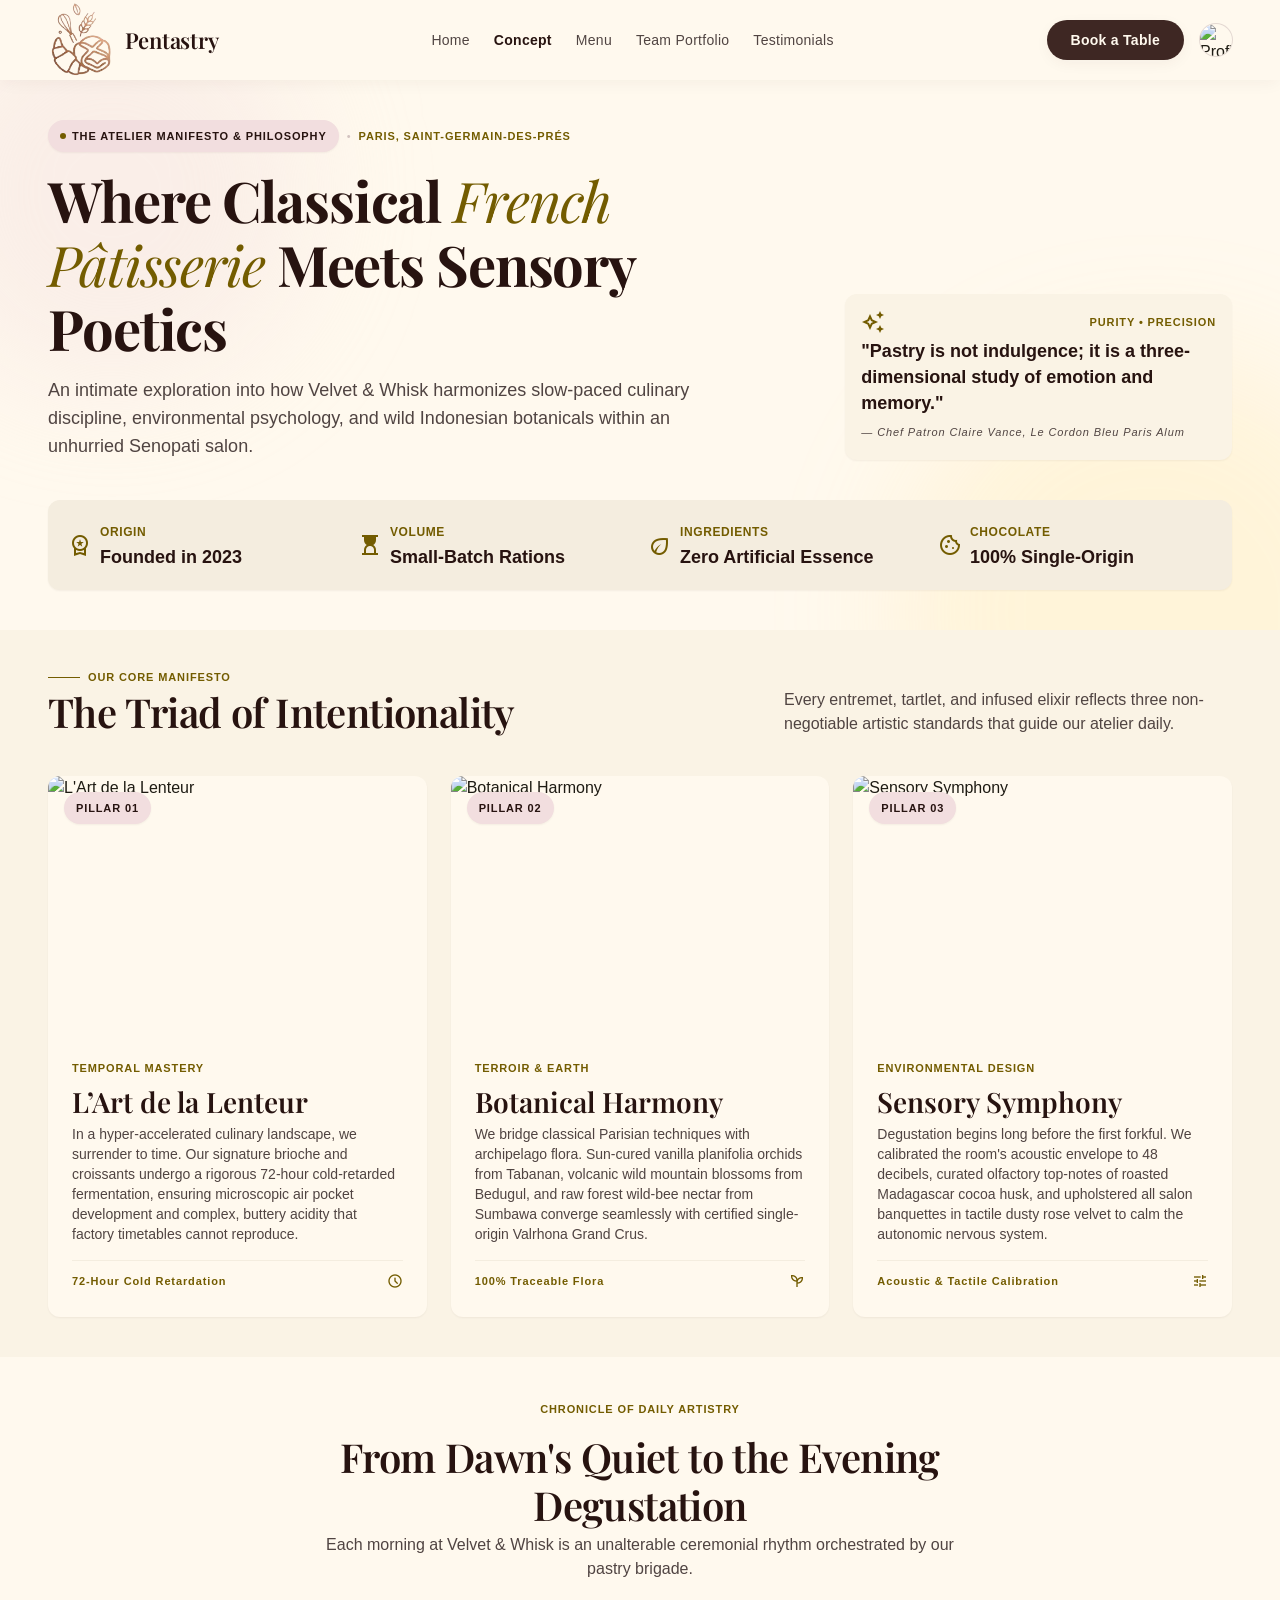
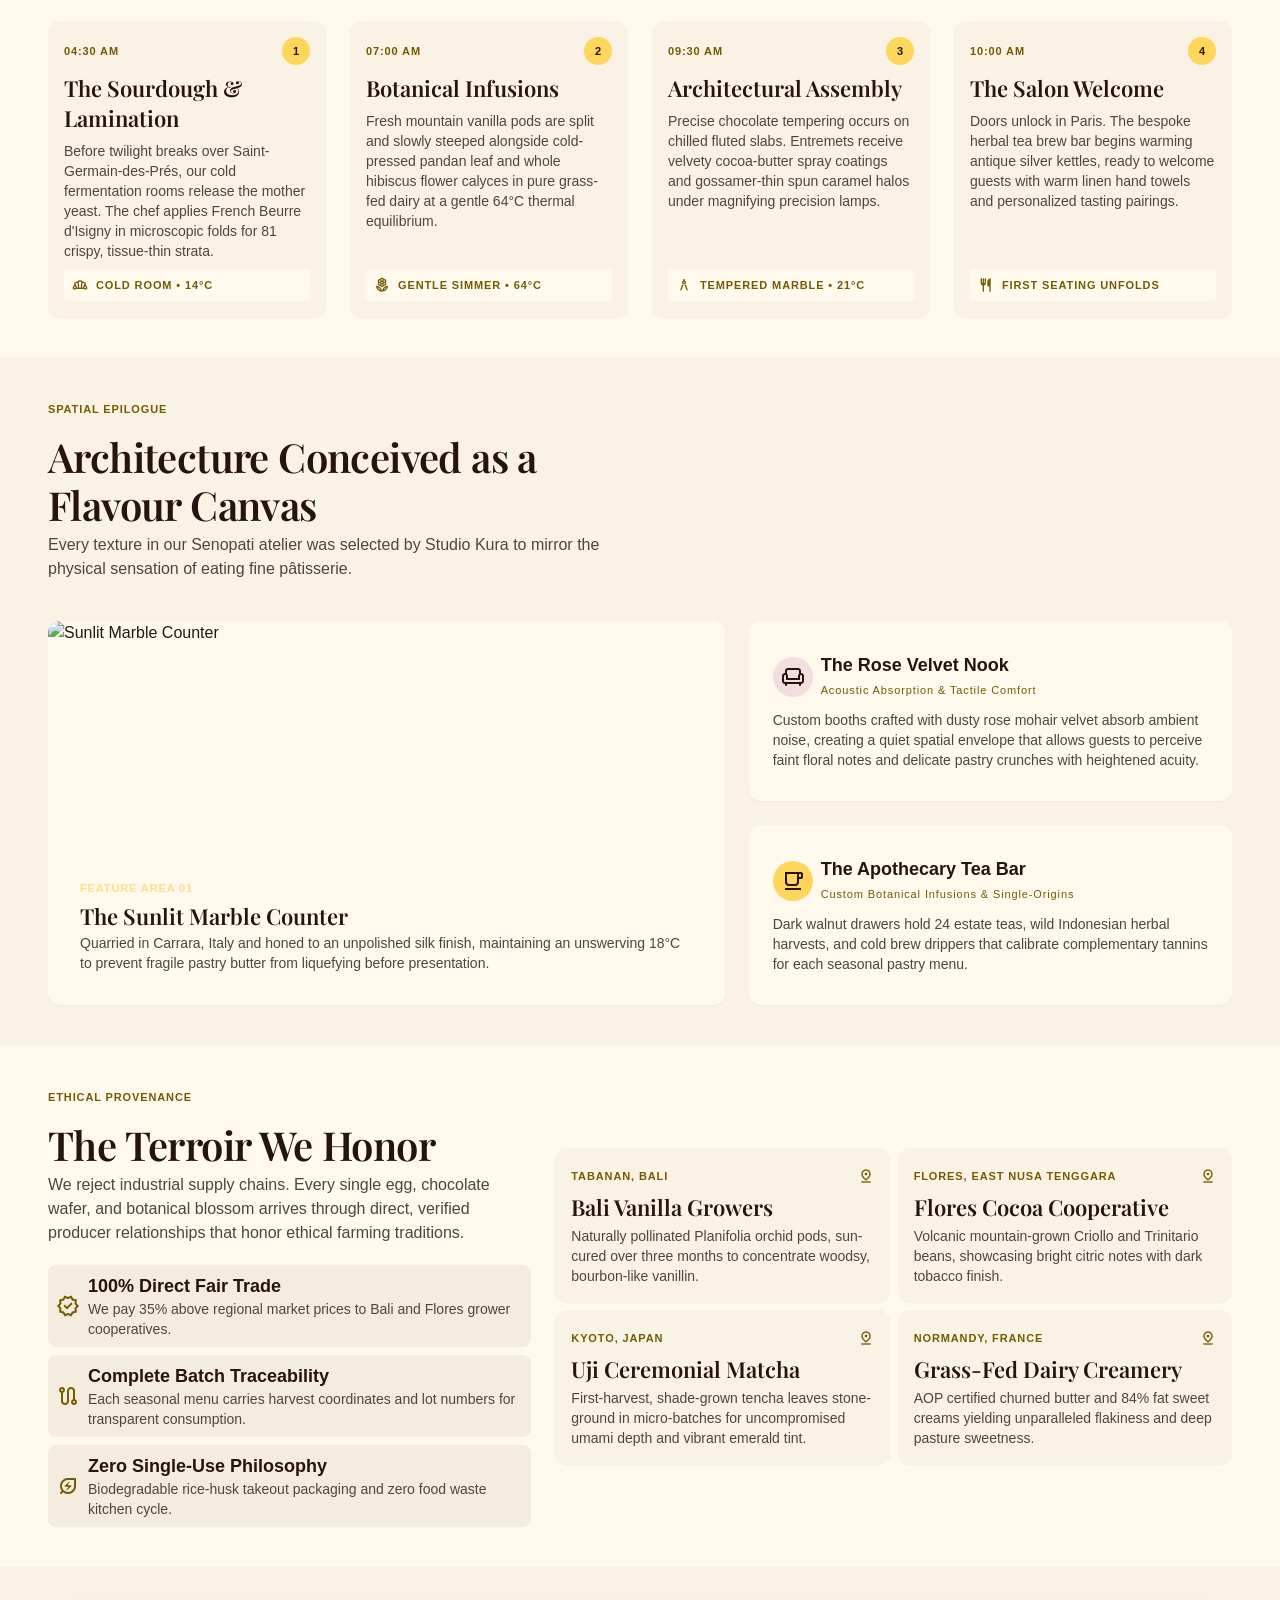
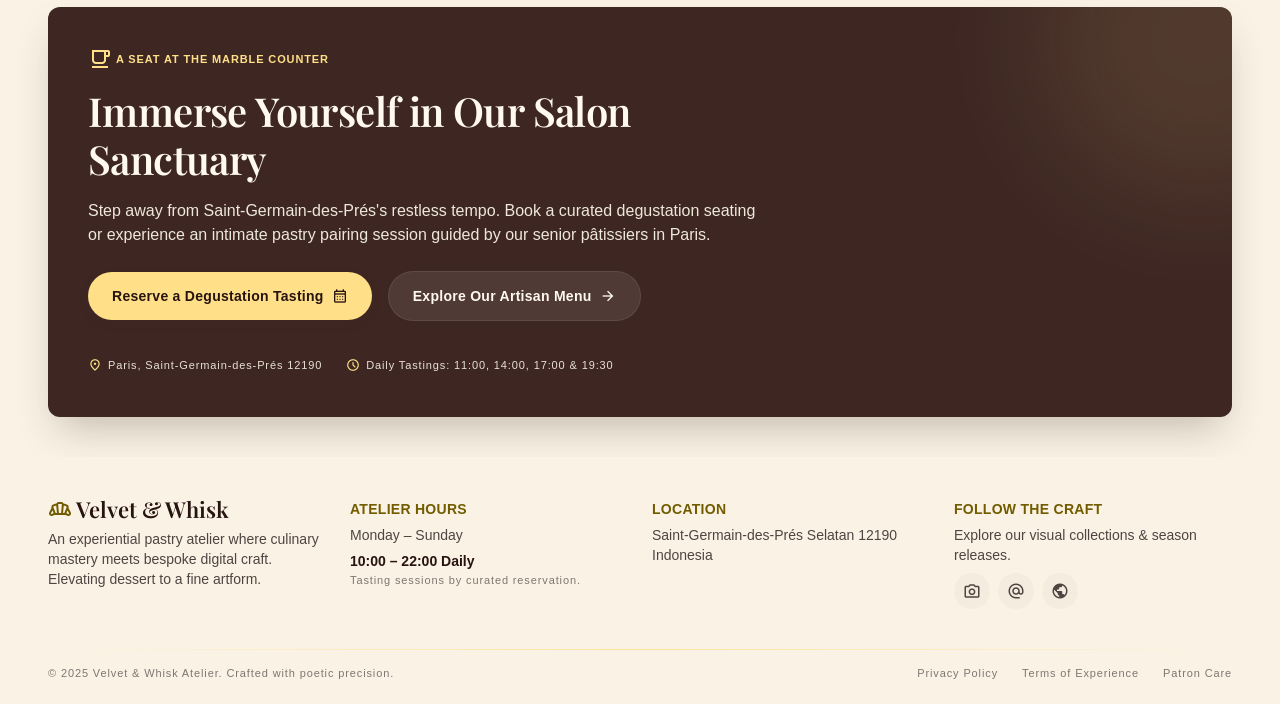
==== commit ebfcecf5: "Update logo image in concept.html" ====
--- a/concept.html
+++ b/concept.html
@@ -18,7 +18,7 @@
   <header class="site-header">
     <div class="container header-inner">
       <a href="index.html" class="logo-area">
-        <img src="https://lh3.googleusercontent.com/aida/[base64]" alt="Velvet & Whisk Logo" class="logo-img">
+        <img src="/images/LOGO PENTASTRY.png" class="logo-img">
         <span class="site-name">Pentastry</span>
       </a>
       <nav class="main-nav">
@@ -540,4 +540,4 @@
   </footer>
 
 </body>
-</html>+</html>
